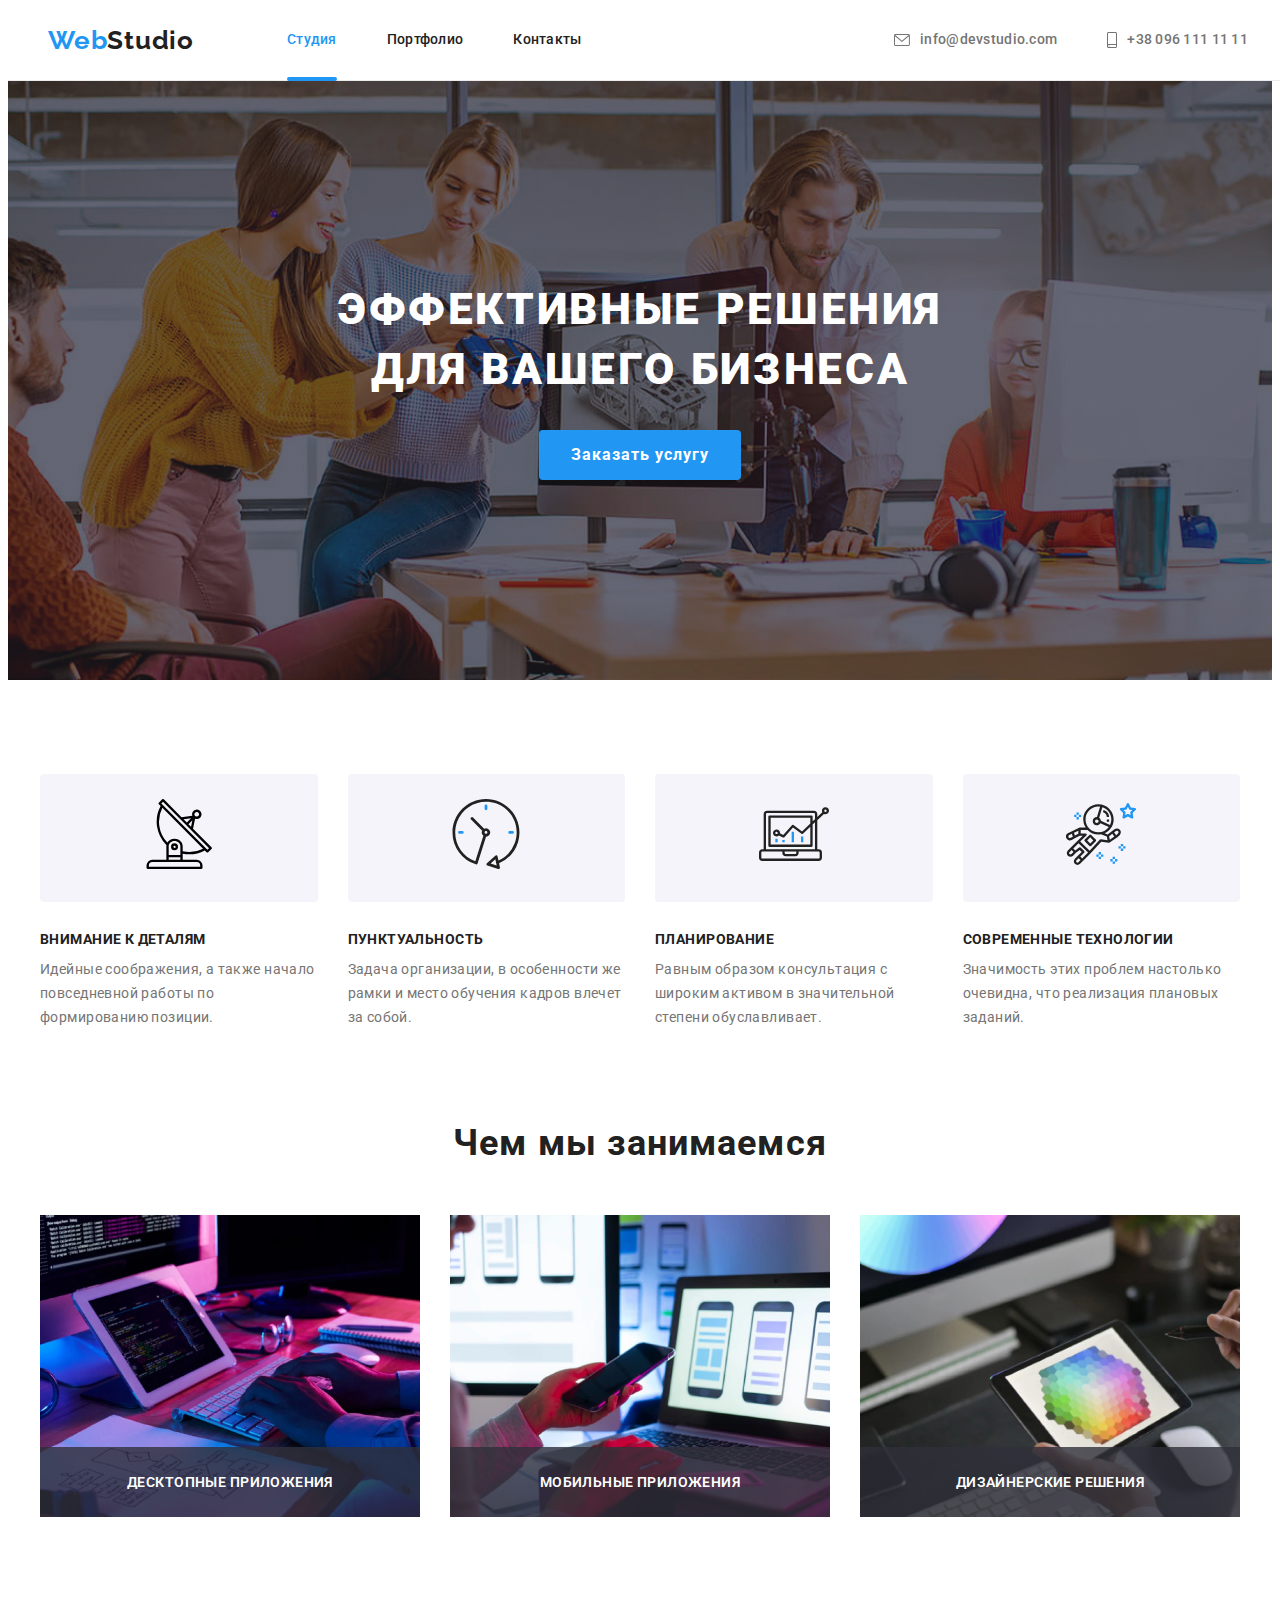
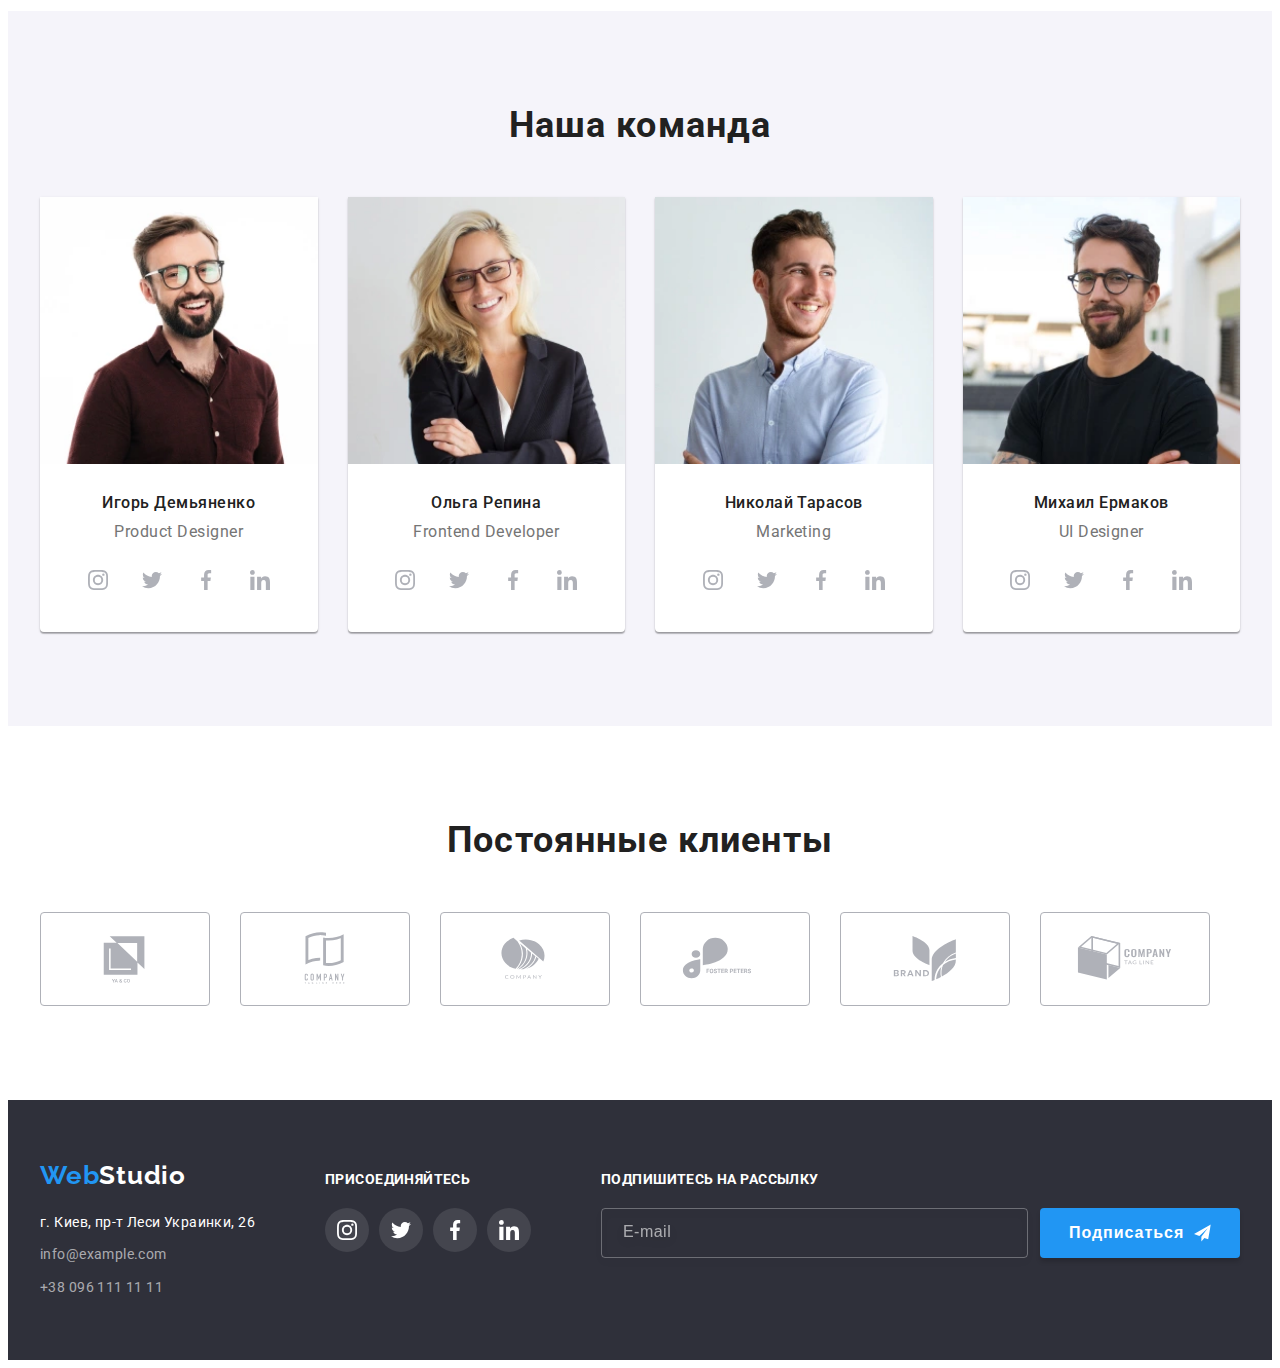
==== index.html @ b578c0c6 "Initial commit" ====
<!DOCTYPE html>
<html lang="en">

<head>
  <meta charset="UTF-8" />
  <meta http-equiv="X-UA-Compatible" content="IE=edge" />
  <meta name="viewport" content="width=device-width, initial-scale=1.0" />
  <title>WebStudio</title>
  <link rel="stylesheet" href="https://cdnjs.cloudflare.com/ajax/libs/modern-normalize/1.1.0/modern-normalize.min.css"
    integrity="sha512-wpPYUAdjBVSE4KJnH1VR1HeZfpl1ub8YT/NKx4PuQ5NmX2tKuGu6U/JRp5y+Y8XG2tV+wKQpNHVUX03MfMFn9Q=="
    crossorigin="anonymous" referrerpolicy="no-referrer" />
  <link rel="preconnect" href="https://fonts.googleapis.com" />
  <link rel="preconnect" href="https://fonts.gstatic.com" crossorigin />
  <link href="https://fonts.googleapis.com/css2?family=Raleway:wght@700&family=Roboto:wght@400;500;700;900&display=swap"
    rel="stylesheet" />
  <link rel="stylesheet" href="./css/main.min.css" />
</head>

<body>
  <header class="header ">
    <div class="container header__container">
      <a href="./index.html" class="logo header__logo"><span class="logo__txt logo__txt--accent">Web</span><span
          class="logo__txt">Studio</span></a>
      <button type="button" class="burger" aria-expanded="false" aria-controls="menu" data-menu-button>
        <svg class="icon burger__icon burger__icon--open" width="40" height="40">
          <use href="./images/icons.svg#burger-menu"></use>
        </svg>
        <svg class="icon burger__icon burger__icon--close" width="40" height="40">
          <use href="./images/icons.svg#close-menu"></use>
        </svg>
      </button>
      <div class="menu" id="menu" data-menu>
        <nav class="nav">
          <ul class="nav__list ">
            <li class="nav__item">
              <a href="./index.html" class="nav__link  nav__link--current">Студия</a>
            </li>
            <li class="nav__item">
              <a href="./portfolio.html" class="nav__link  ">Портфолио</a>
            </li>
            <li class="nav__item">
              <a href="" class="nav__link ">Контакты</a>
            </li>
          </ul>
        </nav>
        <ul class="contacts">
          <li class="contacts__item">
            <a href="mailto:info@devstudio.com" class="contacts__link">
              <svg class="icon contacts__icon" width="16" height="12">
                <use href="./images/icons.svg#icon-envelope"></use>
              </svg>
              info@devstudio.com
            </a>
          </li>
          <li class="contacts__item">
            <a href="tel:+380961111111" class="contacts__link">
              <svg class="icon contacts__icon" width="10" height="16">
                <use href="./images/icons.svg#icon-smartphone"></use>
              </svg>
              +38 096 111 11 11
            </a>
          </li>
        </ul>
        <ul class="social-links menu__social-links">
          <li class="social-links__item social-links__item--mobi-menu">
            <a href="" class="social-links__link social-links__link--mobi-menu" target="_blank"
              rel="noopener noreferrer" title="Соцмережа">
              <span class="social-txt">Instagram</span>
            </a>
          </li>
          <li class="social-links__item social-links__item--mobi-menu">
            <a href="" class="social-links__link social-links__link--mobi-menu" target="_blank"
              rel="noopener noreferrer" title="Соцмережа">
              <span class="social-txt">Twitter</span>
            </a>
          </li>
          <li class="social-links__item social-links__item--mobi-menu">
            <a href="" class="social-links__link social-links__link--mobi-menu" target="_blank"
              rel="noopener noreferrer" title="Соцмережа">
              <span class="social-txt">Facebook</span>
            </a>
          </li>
          <li class="social-links__item social-links__item--mobi-menu">
            <a href="" class="social-links__link social-links__link--mobi-menu" target="_blank"
              rel="noopener noreferrer" title="Соцмережа">
              <span class="social-txt">LinkedIn</span>
            </a>
          </li>
        </ul>
      </div>

    </div>
  </header>
  <main class="main">
    <section class="hero section--mt ">
      <div class="container hero__container">
        <h1 class="hero__title">
          Эффективные решения
          для вашего бизнеса
        </h1>
        <button type="button" class="button hero__btn" data-open-modal>Заказать услугу</button>
      </div>
    </section>
    <section class="section section--pb">
      <div class="container">
        <h2 class="visually-hidden">Особливості</h2>
        <ul class="features">
          <li class="features__item">
            <div class="features__icon">
              <svg class="icon" width="70" height="70">
                <use href="./images/icons.svg#icon-antenna"></use>
              </svg>
            </div>
            <h3 class="features__title">Внимание к деталям</h3>
            <p class="features__text">
              Идейные соображения, а также начало повседневной работы по формированию позиции.
            </p>
          </li>
          <li class="features__item">
            <div class="features__icon">
              <svg class="icon" width="70" height="70">
                <use href="./images/icons.svg#icon-clock"></use>
              </svg>
            </div>
            <h3 class="features__title">Пунктуальность</h3>
            <p class="features__text">
              Задача организации, в особенности же рамки и место обучения кадров влечет за собой.
            </p>
          </li>
          <li class="features__item">
            <div class="features__icon">
              <svg class="icon" width="70" height="70">
                <use href="./images/icons.svg#icon-diagram"></use>
              </svg>
            </div>
            <h3 class="features__title">Планирование</h3>
            <p class="features__text">
              Равным образом консультация с широким активом в значительной степени обуславливает.
            </p>
          </li>
          <li class="features__item">
            <div class="features__icon">
              <svg class="icon" width="70" height="70">
                <use href="./images/icons.svg#icon-astronaut"></use>
              </svg>
            </div>
            <h3 class="features__title">Современные технологии</h3>
            <p class="features__text">
              Значимость этих проблем настолько очевидна, что реализация плановых заданий.
            </p>
          </li>
        </ul>
      </div>
    </section>
    <section class="section section--dn">
      <div class="container">
        <h2 class="section__title section__title--mb">Чем мы занимаемся</h2>
        <ul class="our-works">
          <li class="our-works__item">
            <picture>
              <source
                srcset="./images/studio/our-works/our-works_1-370.webp 370w, ./images/studio/our-works/our-works_1-740.webp 740w"
                media="(min-width: 1200px)" sizes="(min-width: 1200px) 30vw" type="image/webp">
              <source
                srcset="./images/studio/our-works/our-works_1-370.jpg 370w, ./images/studio/our-works/our-works_1-740.jpg 740w"
                media="(min-width: 1200px)" sizes="(min-width: 1200px) 30vw" type="image/webp">
              <img class="our-works__photo" src="./images/studio/our-works/our-works_1-370.jpg" alt="Игорь Демьяненко">
            </picture>
            <p class="our-works__title">Десктопные приложения</p>
          </li>
          <li class="our-works__item">
            <picture>
              <source
                srcset="./images/studio/our-works/our-works_2-370.webp 370w, ./images/studio/our-works/our-works_2-740.webp 740w"
                media="(min-width: 1200px)" sizes="(min-width: 1200px) 30vw" type="image/webp">
              <source
                srcset="./images/studio/our-works/our-works_2-370.jpg 370w, ./images/studio/our-works/our-works_2-740.jpg 740w"
                media="(min-width: 1200px)" sizes="(min-width: 1200px) 30vw" type="image/webp">
              <img class="our-works__photo" src="./images/studio/our-works/our-works_2-370.jpg" alt="Игорь Демьяненко">
            </picture>
            <p class="our-works__title">Мобильные приложения</p>
          </li>
          <li class="our-works__item">
            <picture>
              <source
                srcset="./images/studio/our-works/our-works_3-370.webp 370w, ./images/studio/our-works/our-works_3-740.webp 740w"
                media="(min-width: 1200px)" sizes="(min-width: 1200px) 30vw" type="image/webp">
              <source
                srcset="./images/studio/our-works/our-works_3-370.jpg 370w, ./images/studio/our-works/our-works_3-740.jpg 740w"
                media="(min-width: 1200px)" sizes="(min-width: 1200px) 30vw" type="image/webp">
              <img class="our-works__photo" src="./images/studio/our-works/our-works_3-370.jpg" alt="Игорь Демьяненко">
            </picture>
            <p class="our-works__title">Дизайнерские решения</p>
          </li>
        </ul>
      </div>
    </section>
    <section class=" section section--bg">
      <div class="container">
        <h2 class="section__title section__title--mb">Наша команда</h2>
        <ul class="our-team ">
          <li class="our-team__item">
            <picture>
              <source srcset="./images/studio/team/team_1-270.webp 270w, ./images/studio/team/team_1-540.webp 540w"
                media="(min-width: 1200px)" sizes="(min-width: 1200px) 20vw" type="image/webp">
              <source srcset="./images/studio/team/team_1-354.webp 354w, ./images/studio/team/team_1-708.webp 708w"
                media="(min-width: 768px)  and (max-width: 1199px)" sizes="(min-width: 768px) 50vw" type="image/webp">
              <source srcset="./images/studio/team/team_1-450.webp 450w, ./images/studio/team/team_1-900.webp 900w"
                media="(max-width: 767px)" sizes="(max-width: 767px) 100vw" type="image/webp">

              <source srcset="./images/studio/team/team_1-270.jpg 270w, ./images/studio/team/team_1-540.jpg 540w"
                media="(min-width: 1200px)" sizes="(min-width: 1200px) 20vw">
              <source srcset="./images/studio/team/team_1-354.jpg 354w, ./images/studio/team/team_1-708.jpg 708w"
                media="(min-width: 768px)  and (max-width: 1199px)" sizes="(min-width: 768px) 50vw">
              <source srcset="./images/studio/team/team_1-450.jpg 450w, ./images/studio/team/team_1-900.jpg 900w"
                media="(max-width: 767px)" sizes="(max-width: 767px) 100vw">
              <img class="our-team__photo" src="./images/studio/team/team_1-270.jpg" alt="Игорь Демьяненко">
            </picture>

            <!-- <img class="our-team__photo" src="./images/studio/team-1.jpg" alt="Игорь Демьяненко" width="270"
              height="260" /> -->
            <div class="our-team__info">
              <h3 class="our-team__name">Игорь Демьяненко</h3>
              <p class="our-team__career">Product Designer</p>
              <ul class="social-links ">
                <li class="social-links__item">
                  <a href="" class="social-links__link" target="_blank" rel="noopener noreferrer" title="Соцмережа">
                    <svg class="icon social-item__icon" width="20" height="20">
                      <use href="./images/icons.svg#icon-instagram"></use>
                    </svg>
                  </a>
                </li>
                <li class="social-links__item">
                  <a href="" class="social-links__link" target="_blank" rel="noopener noreferrer" title="Соцмережа">
                    <svg class="icon social-item__icon" width="20" height="20">
                      <use href="./images/icons.svg#icon-twitter"></use>
                    </svg>
                  </a>
                </li>
                <li class="social-links__item">
                  <a href="" class="social-links__link" target="_blank" rel="noopener noreferrer" title="Соцмережа">
                    <svg class="icon social-item__icon" width="20" height="20">
                      <use href="./images/icons.svg#icon-facebook"></use>
                    </svg>
                  </a>
                </li>
                <li class="social-links__item">
                  <a href="" class="social-links__link" target="_blank" rel="noopener noreferrer" title="Соцмережа">
                    <svg class="icon social-item__icon" width="20" height="20">
                      <use href="./images/icons.svg#icon-linkedin"></use>
                    </svg>
                  </a>
                </li>
              </ul>
            </div>
          </li>
          <li class="our-team__item">
            <picture>
              <source srcset="./images/studio/team/team_2-270.webp 270w, ./images/studio/team/team_2-540.webp 540w"
                media="(min-width: 1200px)" sizes="(min-width: 1200px) 20vw" type="image/webp">
              <source srcset="./images/studio/team/team_2-354.webp 354w, ./images/studio/team/team_2-708.webp 708w"
                media="(min-width: 768px)  and (max-width: 1199px)" sizes="(min-width: 768px) 50vw" type="image/webp">
              <source srcset="./images/studio/team/team_2-450.webp 450w, ./images/studio/team/team_2-900.webp 900w"
                media="(max-width: 767px)" sizes="(max-width: 767px) 100vw" type="image/webp">

              <source srcset="./images/studio/team/team_2-270.jpg 270w, ./images/studio/team/team_2-540.jpg 540w"
                media="(min-width: 1200px)" sizes="(min-width: 1200px) 20vw">
              <source srcset="./images/studio/team/team_2-354.jpg 354w, ./images/studio/team/team_2-708.jpg 708w"
                media="(min-width: 768px)  and (max-width: 1199px)" sizes="(min-width: 768px) 50vw">
              <source srcset="./images/studio/team/team_2-450.jpg 450w, ./images/studio/team/team_2-900.jpg 900w"
                media="(max-width: 767px)" sizes="(max-width: 767px) 100vw">
              <img class="our-team__photo" src="./images/studio/team/team_2-270.jpg" alt="Игорь Демьяненко">
            </picture>
            <div class="our-team__info">
              <h3 class="our-team__name">Ольга Репина</h3>
              <p class="our-team__career">Frontend Developer</p>
              <ul class="social-links ">
                <li class="social-links__item">
                  <a href="" class="social-links__link" target="_blank" rel="noopener noreferrer" title="Соцмережа">
                    <svg class="icon social-item__icon" width="20" height="20">
                      <use href="./images/icons.svg#icon-instagram"></use>
                    </svg>
                  </a>
                </li>
                <li class="social-links__item">
                  <a href="" class="social-links__link" target="_blank" rel="noopener noreferrer" title="Соцмережа">
                    <svg class="icon social-item__icon" width="20" height="20">
                      <use href="./images/icons.svg#icon-twitter"></use>
                    </svg>
                  </a>
                </li>
                <li class="social-links__item">
                  <a href="" class="social-links__link" target="_blank" rel="noopener noreferrer" title="Соцмережа">
                    <svg class="icon social-item__icon" width="20" height="20">
                      <use href="./images/icons.svg#icon-facebook"></use>
                    </svg>
                  </a>
                </li>
                <li class="social-links__item">
                  <a href="" class="social-links__link" target="_blank" rel="noopener noreferrer" title="Соцмережа">
                    <svg class="icon social-item__icon" width="20" height="20">
                      <use href="./images/icons.svg#icon-linkedin"></use>
                    </svg>
                  </a>
                </li>
              </ul>
            </div>
          </li>
          <li class="our-team__item">
            <picture>
              <source srcset="./images/studio/team/team_3-270.webp 270w, ./images/studio/team/team_3-540.webp 540w"
                media="(min-width: 1200px)" sizes="(min-width: 1200px) 20vw" type="image/webp">
              <source srcset="./images/studio/team/team_3-354.webp 354w, ./images/studio/team/team_3-708.webp 708w"
                media="(min-width: 768px)  and (max-width: 1199px)" sizes="(min-width: 768px) 50vw" type="image/webp">
              <source srcset="./images/studio/team/team_3-450.webp 450w, ./images/studio/team/team_3-900.webp 900w"
                media="(max-width: 767px)" sizes="(max-width: 767px) 100vw" type="image/webp">

              <source srcset="./images/studio/team/team_3-270.jpg 270w, ./images/studio/team/team_3-540.jpg 540w"
                media="(min-width: 1200px)" sizes="(min-width: 1200px) 20vw">
              <source srcset="./images/studio/team/team_3-354.jpg 354w, ./images/studio/team/team_3-708.jpg 708w"
                media="(min-width: 768px)  and (max-width: 1199px)" sizes="(min-width: 768px) 50vw">
              <source srcset="./images/studio/team/team_3-450.jpg 450w, ./images/studio/team/team_3-900.jpg 900w"
                media="(max-width: 767px)" sizes="(max-width: 767px) 100vw">
              <img class="our-team__photo" src="./images/studio/team/team_3-270.jpg" alt="Игорь Демьяненко">
            </picture>
            <div class="our-team__info">
              <h3 class="our-team__name">Николай Тарасов</h3>
              <p class="our-team__career">Marketing</p>
              <ul class="social-links ">
                <li class="social-links__item">
                  <a href="" class="social-links__link" target="_blank" rel="noopener noreferrer" title="Соцмережа">
                    <svg class="icon social-item__icon" width="20" height="20">
                      <use href="./images/icons.svg#icon-instagram"></use>
                    </svg>
                  </a>
                </li>
                <li class="social-links__item">
                  <a href="" class="social-links__link" target="_blank" rel="noopener noreferrer" title="Соцмережа">
                    <svg class="icon social-item__icon" width="20" height="20">
                      <use href="./images/icons.svg#icon-twitter"></use>
                    </svg>
                  </a>
                </li>
                <li class="social-links__item">
                  <a href="" class="social-links__link" target="_blank" rel="noopener noreferrer" title="Соцмережа">
                    <svg class="icon social-item__icon" width="20" height="20">
                      <use href="./images/icons.svg#icon-facebook"></use>
                    </svg>
                  </a>
                </li>
                <li class="social-links__item">
                  <a href="" class="social-links__link" target="_blank" rel="noopener noreferrer" title="Соцмережа">
                    <svg class="icon social-item__icon" width="20" height="20">
                      <use href="./images/icons.svg#icon-linkedin"></use>
                    </svg>
                  </a>
                </li>
              </ul>
            </div>
          </li>
          <li class="our-team__item">
            <picture>
              <source srcset="./images/studio/team/team_4-270.webp 270w, ./images/studio/team/team_4-540.webp 540w"
                media="(min-width: 1200px)" sizes="(min-width: 1200px) 20vw" type="image/webp">
              <source srcset="./images/studio/team/team_4-354.webp 354w, ./images/studio/team/team_4-708.webp 708w"
                media="(min-width: 768px)  and (max-width: 1199px)" sizes="(min-width: 768px) 50vw" type="image/webp">
              <source srcset="./images/studio/team/team_4-450.webp 450w, ./images/studio/team/team_4-900.webp 900w"
                media="(max-width: 767px)" sizes="(max-width: 767px) 100vw" type="image/webp">

              <source srcset="./images/studio/team/team_4-270.jpg 270w, ./images/studio/team/team_4-540.jpg 540w"
                media="(min-width: 1200px)" sizes="(min-width: 1200px) 20vw">
              <source srcset="./images/studio/team/team_4-354.jpg 354w, ./images/studio/team/team_4-708.jpg 708w"
                media="(min-width: 768px)  and (max-width: 1199px)" sizes="(min-width: 768px) 50vw">
              <source srcset="./images/studio/team/team_4-450.jpg 450w, ./images/studio/team/team_4-900.jpg 900w"
                media="(max-width: 767px)" sizes="(max-width: 767px) 100vw">
              <img class="our-team__photo" src="./images/studio/team/team_4-270.jpg" alt="Игорь Демьяненко">
            </picture>
            <div class="our-team__info">
              <h3 class="our-team__name">Михаил Ермаков</h3>
              <p class="our-team__career">UI Designer</p>
              <ul class="social-links ">
                <li class="social-links__item">
                  <a href="" class="social-links__link" target="_blank" rel="noopener noreferrer" title="Соцмережа">
                    <svg class="icon social-item__icon" width="20" height="20">
                      <use href="./images/icons.svg#icon-instagram"></use>
                    </svg>
                  </a>
                </li>
                <li class="social-links__item">
                  <a href="" class="social-links__link" target="_blank" rel="noopener noreferrer" title="Соцмережа">
                    <svg class="icon social-item__icon" width="20" height="20">
                      <use href="./images/icons.svg#icon-twitter"></use>
                    </svg>
                  </a>
                </li>
                <li class="social-links__item">
                  <a href="" class="social-links__link" target="_blank" rel="noopener noreferrer" title="Соцмережа">
                    <svg class="icon social-item__icon" width="20" height="20">
                      <use href="./images/icons.svg#icon-facebook"></use>
                    </svg>
                  </a>
                </li>
                <li class="social-links__item">
                  <a href="" class="social-links__link" target="_blank" rel="noopener noreferrer" title="Соцмережа">
                    <svg class="icon social-item__icon" width="20" height="20">
                      <use href="./images/icons.svg#icon-linkedin"></use>
                    </svg>
                  </a>
                </li>
              </ul>
            </div>
          </li>
        </ul>
      </div>
    </section>
    <section class="section ">
      <div class="container">
        <h2 class="section__title section__title--mb">Постоянные клиенты</h2>
        <ul class="regular-customers">
          <li class="regular-customers__item">
            <a href="" class="regular-customers__link" target="_blank" rel="noopener noreferrer " title="Партнери">
              <svg class="icon regular-customers__icon" width="106" height="60">
                <use href="./images/icons.svg#icon-yanco"></use>
              </svg>
            </a>
          </li>
          <li class="regular-customers__item">
            <a href="" class="regular-customers__link" target="_blank" rel="noopener noreferrer " title="Партнери">
              <svg class="icon regular-customers__icon" width="106" height="60">
                <use href="./images/icons.svg#icon-compteglh"></use>
              </svg>
            </a>
          </li>
          <li class="regular-customers__item">
            <a href="" class="regular-customers__link" target="_blank" rel="noopener noreferrer " title="Партнери">
              <svg class="icon regular-customers__icon" width="106" height="60">
                <use href="./images/icons.svg#icon-cmpny"></use>
              </svg>
            </a>
          </li>
          <li class="regular-customers__item">
            <a href="" class="regular-customers__link" target="_blank" rel="noopener noreferrer " title="Партнери">
              <svg class="icon regular-customers__icon" width="106" height="60">
                <use href="./images/icons.svg#icon-fosterp"></use>
              </svg>
            </a>
          </li>
          <li class="regular-customers__item">
            <a href="" class="regular-customers__link" target="_blank" rel="noopener noreferrer " title="Партнери">
              <svg class="icon regular-customers__icon" width="106" height="60">
                <use href="./images/icons.svg#icon-brand"></use>
              </svg>
            </a>
          </li>
          <li class="regular-customers__item">
            <a href="" class="regular-customers__link" target="_blank" rel="noopener noreferrer " title="Партнери">
              <svg class="icon regular-customers__icon" width="106" height="60">
                <use href="./images/icons.svg#icon-compnyptl"></use>
              </svg>
            </a>
          </li>
        </ul>
      </div>
    </section>
  </main>
  <footer class="footer ">
    <div class="container footer__container">
      <div class="footer__item ">
        <a href="./index.html" class="logo footer__logo"><span class="logo__txt logo__txt--accent">Web</span><span
            class="logo__txt">Studio</span></a>
        <address class="address">
          <ul class="address__list ">
            <li class="address__item">
              <a href="https://goo.gl/maps/5Rym82ZNxhVtMqkc9" target="_blank" rel="noopener noreferrer "
                class="address__place ">
                г. Киев, пр-т Леси Украинки, 26
              </a>
            </li>
            <li class="address__item">
              <a href="mailto:info@example.com" class=" address__contact">info@example.com</a>
            </li>
            <li class="address__item">
              <a href="tel:++380961111111" class=" address__contact">+38 096 111 11 11</a>
            </li>
          </ul>
        </address>
      </div>
      <div class="footer__item ">
        <p class="footer__txt">присоединяйтесь</p>
        <ul class="social-links ">
          <li class="social-links__item footer-social-links__item">
            <a href="" class="social-links__link social-links__link--bg" target="_blank" rel="noopener noreferrer"
              title="Соцмережа">
              <svg class="icon social-item__icon" width="20" height="20">
                <use href="./images/icons.svg#icon-instagram"></use>
              </svg>
            </a>
          </li>
          <li class="social-links__item">
            <a href="" class="social-links__link social-links__link--bg" target="_blank" rel="noopener noreferrer"
              title="Соцмережа">
              <svg class="icon social-item__icon " width="20" height="20">
                <use href="./images/icons.svg#icon-twitter"></use>
              </svg>
            </a>
          </li>
          <li class="social-links__item">
            <a href="" class="social-links__link social-links__link--bg" target="_blank" rel="noopener noreferrer"
              title="Соцмережа">
              <svg class="icon social-item__icon " width="20" height="20">
                <use href="./images/icons.svg#icon-facebook"></use>
              </svg>
            </a>
          </li>
          <li class="social-links__item">
            <a href="" class="social-links__link social-links__link--bg" target="_blank" rel="noopener noreferrer"
              title="Соцмережа">
              <svg class="icon social-item__icon " width="20" height="20">
                <use href="./images/icons.svg#icon-linkedin"></use>
              </svg>
            </a>
          </li>
        </ul>
      </div>
      <form class="footer__item ">
        <p class="footer__txt ">Подпишитесь на рассылку</p>
        <div class="subscribe">
          <label class="subscribe__label">
            <input class="subscribe__input" type="email" name="email" placeholder=" E-mail" />
          </label>
          <button class="button subscribe__btn" type="submit">
            Подписаться
            <svg class="icon subscribe__icon" width="16" height="12">
              <use href="./images/icons.svg#icon-send"></use>
            </svg>
          </button>
        </div>
      </form>
    </div>
  </footer>

  <div class="backdrop is-hidden" data-backdrop>
    <div class="modal">
      <button class="modal__close" type="button" data-close-modal>
        <svg class="icon modal__icon" width="11" height="11">
          <use href="./images/icons.svg#close"></use>
        </svg>
      </button>
      <form class="form">
        <p class="form__title">
          Оставьте свои данные, мы вам перезвоним
        </p>
        <label class="form__label">
          <span class="form__text">Имя</span>
          <svg class="icon form__icon" width="18" height="18">
            <use href="./images/icons.svg#form-person"></use>
          </svg>
          <input type="text" class="form__input" name="username" required minlength="3" placeholder=" ">
        </label>

        <label class="form__label">
          <span class="form__text">Телефон</span>
          <svg class="icon form__icon" width="18" height="18">
            <use href="./images/icons.svg#form-phone"></use>
          </svg>
          <input type="tel" class="form__input" name="tel" required placeholder=" ">
        </label>

        <label class="form__label">
          <span class="form__text">Почта</span>
          <svg class="icon form__icon" width="18" height="18">
            <use href="./images/icons.svg#form-email"></use>
          </svg>
          <input type="email" class="form__input" name="mail" required placeholder=" ">
        </label>

        <label class="form__label form__label--textarea">
          <span class="form__text">Комментарий</span>
          <textarea class="form__input form__input--textarea" name="feedback" rows="5"
            placeholder="Введите текст"></textarea>
        </label>

        <label class="form__label  form__label--checkbox">
          <input class="visually-hidden form__checkbox" type="checkbox" name="unsubscribe" value="true" />
          <span class="checkbox">
            <svg class="icon checkbox__icon" width="16" height="15">
              <use href="./images/icons.svg#check"></use>
            </svg>
          </span>
          <span class="checkbox__txt"> Соглашаюсь с рассылкой и принимаю <a href="" class="form__link"> Условия
              договора</a></span>
        </label>

        <button type="submit" class=" button submit">Отправить</button>
      </form>
    </div>
  </div>

  <script src="./js/menu.js"></script>
  <script src="./js/modal.js"></script>
</body>

</html>
---- css/main.min.css ----
.visually-hidden{position:absolute;width:1px;height:1px;margin:-1px;border:0;padding:0;white-space:nowrap;-webkit-clip-path:inset(100%);clip-path:inset(100%);clip:rect(0 0 0 0);overflow:hidden}body{font-family:'Roboto', sans-serif;font-size:14px;line-height:1.71;letter-spacing:0.03em;color:#757575;background-color:#fff}body.lock-form{overflow:hidden}@media screen and (max-width: 767px){body.lock-menu{overflow:hidden}}h1,h2,h3,h4,h5,h6,p{margin-top:0;margin-bottom:0}img{display:block;max-width:100%;height:auto}ul{list-style:none;margin:0;padding:0}a{display:block;text-decoration:none;-webkit-transition:color 250ms cubic-bezier(0.4, 0, 0.2, 1);transition:color 250ms cubic-bezier(0.4, 0, 0.2, 1)}a:hover,a:focus{color:#2196F3}.container{max-width:480px;padding-left:15px;padding-right:15px;margin:0 auto}@media screen and (min-width: 768px){.container{max-width:768px}}@media screen and (min-width: 1200px){.container{max-width:1200px}}.section{padding-top:60px;padding-bottom:60px}.section--bg{background-color:#F5F4FA}.section--mt{margin-top:60px}@media screen and (min-width: 768px){.section--mt{margin-top:80px}}.section--dn{display:none}@media screen and (min-width: 1200px){.section--dn{display:block}}@media screen and (min-width: 1200px){.section{padding-top:94px;padding-bottom:94px}.section--pb{padding-bottom:0}}.section__title{font-weight:700;font-size:28px;line-height:1.18;letter-spacing:0.03em;text-align:center;color:#212121}.section__title--mb{margin-bottom:30px}@media screen and (min-width: 768px){.section__title--mb{margin-bottom:30px}}@media screen and (min-width: 1200px){.section__title--mb{margin-bottom:50px}}@media screen and (min-width: 1200px){.section__title{font-size:36px;line-height:1.16;letter-spacing:0.03em}}.form{display:-webkit-box;display:-ms-flexbox;display:flex;-webkit-box-orient:vertical;-webkit-box-direction:normal;-ms-flex-direction:column;flex-direction:column;-webkit-box-align:center;-ms-flex-align:center;align-items:center;-webkit-user-select:none;-moz-user-select:none;-ms-user-select:none;user-select:none}.form__title{margin-bottom:12px;font-weight:700;font-size:20px;line-height:1.15;letter-spacing:0.03em;text-align:center;color:#212121}.form__label{position:relative;display:-webkit-box;display:-ms-flexbox;display:flex;-webkit-box-orient:vertical;-webkit-box-direction:normal;-ms-flex-direction:column;flex-direction:column;width:100%;margin-bottom:10px}.form__label:focus-within .form__input{border-color:#2196F3}.form__label:focus-within .form__icon{color:#2196F3}@media screen and (max-width: 1199px){.form__label{font-size:12px}}.form__text{margin-bottom:4px;font-weight:400;font-size:12px;line-height:1.16;letter-spacing:0.01em}.form__icon{position:absolute;left:12px;top:50%;fill:currentColor;color:#212121;-webkit-transition:color 250ms cubic-bezier(0.4, 0, 0.2, 1);transition:color 250ms cubic-bezier(0.4, 0, 0.2, 1)}.form__input{height:40px;padding-top:12px;padding-bottom:12px;padding-left:42px;border:1px solid rgba(33,33,33,0.2);-webkit-box-sizing:border-box;box-sizing:border-box;border-radius:4px;outline:#2196F3;-webkit-transition:border-color 250ms cubic-bezier(0.4, 0, 0.2, 1);transition:border-color 250ms cubic-bezier(0.4, 0, 0.2, 1)}.form__input--textarea{height:120px;resize:none;padding:12px 16px}.form__input--textarea::-webkit-input-placeholder{font-weight:400;font-size:14px;line-height:1.14;letter-spacing:0.01em;color:rgba(117,117,117,0.5)}.form__input--textarea:-ms-input-placeholder{font-weight:400;font-size:14px;line-height:1.14;letter-spacing:0.01em;color:rgba(117,117,117,0.5)}.form__input--textarea::-ms-input-placeholder{font-weight:400;font-size:14px;line-height:1.14;letter-spacing:0.01em;color:rgba(117,117,117,0.5)}.form__input--textarea::placeholder{font-weight:400;font-size:14px;line-height:1.14;letter-spacing:0.01em;color:rgba(117,117,117,0.5)}.form__label--textarea{margin-bottom:20px}.form__label--checkbox{display:-webkit-box;display:-ms-flexbox;display:flex;-webkit-box-orient:horizontal;-webkit-box-direction:normal;-ms-flex-direction:row;flex-direction:row;-webkit-box-pack:center;-ms-flex-pack:center;justify-content:center;-webkit-box-align:center;-ms-flex-align:center;align-items:center;margin-bottom:30px}.form__link{display:inline-block;color:#2196F3;text-decoration:underline}.checkbox{position:relative;width:16px;height:15px;margin-right:7px;border:2px solid;border-color:#212121;border-radius:2px;-webkit-transition:background-color 250ms cubic-bezier(0.4, 0, 0.2, 1),visibility 250ms cubic-bezier(0.4, 0, 0.2, 1),opacity 250ms cubic-bezier(0.4, 0, 0.2, 1);transition:background-color 250ms cubic-bezier(0.4, 0, 0.2, 1),visibility 250ms cubic-bezier(0.4, 0, 0.2, 1),opacity 250ms cubic-bezier(0.4, 0, 0.2, 1)}.form__checkbox:checked ~ .checkbox{border-color:transparent}.checkbox__icon{visibility:hidden;opacity:0;position:absolute;top:-2px;left:-2px;-webkit-transition:background-color 250ms cubic-bezier(0.4, 0, 0.2, 1),visibility 250ms cubic-bezier(0.4, 0, 0.2, 1),opacity 250ms cubic-bezier(0.4, 0, 0.2, 1);transition:background-color 250ms cubic-bezier(0.4, 0, 0.2, 1),visibility 250ms cubic-bezier(0.4, 0, 0.2, 1),opacity 250ms cubic-bezier(0.4, 0, 0.2, 1)}.form__checkbox:checked ~ .checkbox .checkbox__icon{visibility:visible;opacity:1}.checkbox__txt{-webkit-box-flex:1;-ms-flex-positive:1;flex-grow:1}.submit{height:50px;width:200px;display:-webkit-box;display:-ms-flexbox;display:flex;-webkit-box-pack:center;-ms-flex-pack:center;justify-content:center;-webkit-box-align:center;-ms-flex-align:center;align-items:center;font-weight:700;font-size:16px;line-height:1.88;letter-spacing:0.06em}.backdrop{position:fixed;top:0;left:0;width:100%;height:100%;background-color:rgba(0,0,0,0.2);-webkit-transition:visibility 250ms cubic-bezier(0.4, 0, 0.2, 1),opacity 250ms cubic-bezier(0.4, 0, 0.2, 1),all 250ms cubic-bezier(0.4, 0, 0.2, 1);transition:visibility 250ms cubic-bezier(0.4, 0, 0.2, 1),opacity 250ms cubic-bezier(0.4, 0, 0.2, 1),all 250ms cubic-bezier(0.4, 0, 0.2, 1);z-index:998}.backdrop.is-hidden{visibility:hidden;opacity:0;pointer-events:none}@media screen and (max-height: 620px){.backdrop{overflow:auto}}.modal{position:absolute;top:50%;left:50%;max-width:450px;padding:40px;background-color:#fff;-webkit-box-shadow:0px 1px 3px rgba(0,0,0,0.12),0px 1px 1px rgba(0,0,0,0.14),0px 2px 1px rgba(0,0,0,0.2);box-shadow:0px 1px 3px rgba(0,0,0,0.12),0px 1px 1px rgba(0,0,0,0.14),0px 2px 1px rgba(0,0,0,0.2);border-radius:4px;-webkit-transform:translate(-50%, -50%) scale(1);transform:translate(-50%, -50%) scale(1);-webkit-transition:-webkit-transform 250ms cubic-bezier(0.4, 0, 0.2, 1);transition:-webkit-transform 250ms cubic-bezier(0.4, 0, 0.2, 1);transition:transform 250ms cubic-bezier(0.4, 0, 0.2, 1);transition:transform 250ms cubic-bezier(0.4, 0, 0.2, 1), -webkit-transform 250ms cubic-bezier(0.4, 0, 0.2, 1)}.backdrop.is-hidden .modal{-webkit-transform:translate(-50%, -50%) scale(1.15);transform:translate(-50%, -50%) scale(1.15)}@media screen and (max-height: 620px){.modal{-webkit-transform:translate(-50%, -25%) scale(1);transform:translate(-50%, -25%) scale(1)}}@media screen and (max-width: 767px){.modal{width:calc(100% - 15px)}}@media screen and (min-width: 768px){.modal{width:100%}}@media screen and (min-width: 1200px){.modal{max-width:528px}}.modal__close{position:absolute;right:8px;top:8px;display:-webkit-box;display:-ms-flexbox;display:flex;-webkit-box-pack:center;-ms-flex-pack:center;justify-content:center;-webkit-box-align:center;-ms-flex-align:center;align-items:center;width:30px;height:30px;cursor:pointer;border-radius:50%;background-color:#fff;border:1px solid rgba(0,0,0,0.1);-webkit-transition:color 250ms cubic-bezier(0.4, 0, 0.2, 1);transition:color 250ms cubic-bezier(0.4, 0, 0.2, 1)}.modal__close:hover,.modal__close:focus{color:#2196F3}.modal__icon{fill:currentColor}.button{color:#fff;background-color:#2196F3;border:none;-webkit-box-shadow:0px 4px 4px rgba(0,0,0,0.15);box-shadow:0px 4px 4px rgba(0,0,0,0.15);border-radius:4px;cursor:pointer;-webkit-transition:background-color 250ms cubic-bezier(0.4, 0, 0.2, 1);transition:background-color 250ms cubic-bezier(0.4, 0, 0.2, 1)}.button:hover,.button:focus{background-color:#188CE8}.header{position:fixed;top:0;width:100%;height:60px;z-index:1;border-bottom:1px solid #ECECEC;background:#fff}.header__container{height:100%;display:-webkit-box;display:-ms-flexbox;display:flex;-webkit-box-align:center;-ms-flex-align:center;align-items:center}@media screen and (max-width: 767px){.header__container{-webkit-box-pack:justify;-ms-flex-pack:justify;justify-content:space-between}}@media screen and (min-width: 768px){.header{height:80px}}.header__logo{color:#212121}@media screen and (min-width: 768px){.header__logo{margin-right:88px}}@media screen and (min-width: 1200px){.header__logo{margin-right:93px}}.logo{font-family:'Raleway', sans-serif;font-weight:700;font-size:24px;line-height:1.16;letter-spacing:0.03em;text-decoration:none}.logo:hover{color:#212121}.logo__txt--accent{color:#2196F3}@media screen and (min-width: 1200px){.logo{font-size:26px;line-height:1.19}}.nav{font-weight:500;line-height:1.14;letter-spacing:0.02em}@media screen and (max-width: 767px){.nav{-webkit-box-flex:1;-ms-flex-positive:1;flex-grow:1}}.nav__list{display:-webkit-box;display:-ms-flexbox;display:flex}@media screen and (max-width: 767px){.nav__list{-webkit-box-orient:vertical;-webkit-box-direction:normal;-ms-flex-direction:column;flex-direction:column;-webkit-box-align:start;-ms-flex-align:start;align-items:flex-start}}@media screen and (max-width: 767px){.nav__item{margin-bottom:32px}}@media screen and (min-width: 768px){.nav__item:not(:last-child){margin-right:50px}}.nav__link{padding:0 0 5px 0;color:#212121}.nav__link--current{color:#2196F3;position:relative}.nav__link--current::after{content:'';position:absolute;left:0;bottom:-1px;width:100%;height:4px;border-radius:2px;background-color:#2196F3}@media screen and (max-width: 767px){.nav__link{font-weight:500;font-size:40px;line-height:1.17;text-align:center;letter-spacing:0.02em}}@media screen and (min-width: 768px){.nav__link{padding:32px 0}}.contacts{display:-webkit-box;display:-ms-flexbox;display:flex;font-weight:500;line-height:1.14;letter-spacing:0.02em}@media screen and (max-width: 767px){.contacts{-webkit-box-orient:vertical;-webkit-box-direction:normal;-ms-flex-direction:column;flex-direction:column;margin-bottom:64px}}@media screen and (min-width: 768px){.contacts{margin-left:auto}}@media screen and (min-width: 768px) and (max-width: 1199px){.contacts{-webkit-box-orient:vertical;-webkit-box-direction:normal;-ms-flex-direction:column;flex-direction:column;-webkit-box-pack:center;-ms-flex-pack:center;justify-content:center}}@media screen and (max-width: 767px){.contacts__item{font-weight:500}.contacts__item:first-child{-webkit-box-ordinal-group:2;-ms-flex-order:1;order:1;font-size:24px;line-height:28px;letter-spacing:0.02em}.contacts__item:last-child{color:#2196F3;margin-bottom:32px;font-size:34px;line-height:1.18;letter-spacing:0.02em}}@media screen and (min-width: 768px) and (max-width: 1199px){.contacts__item:not(:last-child){margin-bottom:10px}}@media screen and (min-width: 1200px){.contacts__item:not(:last-child){margin-right:50px}}.contacts__link{color:#757575;display:-webkit-box;display:-ms-flexbox;display:flex;-webkit-box-align:center;-ms-flex-align:center;align-items:center}@media screen and (max-width: 767px){.contacts__link{color:inherit}}@media screen and (min-width: 1200px){.contacts__link{padding:32px 0}}.contacts__icon{margin-right:10px;fill:currentColor}@media screen and (max-width: 767px){.contacts__icon{display:none}}.burger{width:40px;height:40px;display:-webkit-box;display:-ms-flexbox;display:flex;-webkit-box-pack:center;-ms-flex-pack:center;justify-content:center;-webkit-box-align:center;-ms-flex-align:center;align-items:center;z-index:3;color:#212121;border:none;background:none}.burger.active{position:absolute;right:15px}@media screen and (min-width: 768px){.burger{display:none}}.burger__icon{width:40px;fill:currentColor;-webkit-transition:color 250ms cubic-bezier(0.4, 0, 0.2, 1),opacity 250ms cubic-bezier(0.4, 0, 0.2, 1),overflow 250ms cubic-bezier(0.4, 0, 0.2, 1),-webkit-transform 250ms cubic-bezier(0.4, 0, 0.2, 1);transition:color 250ms cubic-bezier(0.4, 0, 0.2, 1),opacity 250ms cubic-bezier(0.4, 0, 0.2, 1),overflow 250ms cubic-bezier(0.4, 0, 0.2, 1),-webkit-transform 250ms cubic-bezier(0.4, 0, 0.2, 1);transition:color 250ms cubic-bezier(0.4, 0, 0.2, 1),transform 250ms cubic-bezier(0.4, 0, 0.2, 1),opacity 250ms cubic-bezier(0.4, 0, 0.2, 1),overflow 250ms cubic-bezier(0.4, 0, 0.2, 1);transition:color 250ms cubic-bezier(0.4, 0, 0.2, 1),transform 250ms cubic-bezier(0.4, 0, 0.2, 1),opacity 250ms cubic-bezier(0.4, 0, 0.2, 1),overflow 250ms cubic-bezier(0.4, 0, 0.2, 1),-webkit-transform 250ms cubic-bezier(0.4, 0, 0.2, 1)}.burger:active .burger__icon{color:#2196F3}.burger__icon--open{opacity:1;overflow:visible;-webkit-transform:scaleX(1);transform:scaleX(1)}.burger.active .burger__icon--open{opacity:0;overflow:hidden;-webkit-transform:scaleX(0);transform:scaleX(0)}.burger__icon--close{opacity:0;overflow:hidden;-webkit-transform:rotateZ(180deg) scaleX(0);transform:rotateZ(180deg) scaleX(0)}.burger.active .burger__icon--close{opacity:1;overflow:visible;-webkit-transform:rotateZ(0deg) scaleX(1);transform:rotateZ(0deg) scaleX(1)}@media screen and (max-width: 767px){.menu{position:absolute;top:0;left:0;width:100vw;height:100vh;display:-webkit-box;display:-ms-flexbox;display:flex;-webkit-box-orient:vertical;-webkit-box-direction:normal;-ms-flex-direction:column;flex-direction:column;-webkit-box-pack:end;-ms-flex-pack:end;justify-content:end;padding:48px 40px;background-color:#fff;z-index:2;opacity:0;overflow:hidden;-webkit-transform:translateY(-100%);transform:translateY(-100%);-webkit-transition:color 250ms cubic-bezier(0.4, 0, 0.2, 1),opacity 250ms cubic-bezier(0.4, 0, 0.2, 1),overflow 250ms cubic-bezier(0.4, 0, 0.2, 1),background-color 550ms cubic-bezier(0.4, 0, 0.2, 1),-webkit-transform 250ms cubic-bezier(0.4, 0, 0.2, 1);transition:color 250ms cubic-bezier(0.4, 0, 0.2, 1),opacity 250ms cubic-bezier(0.4, 0, 0.2, 1),overflow 250ms cubic-bezier(0.4, 0, 0.2, 1),background-color 550ms cubic-bezier(0.4, 0, 0.2, 1),-webkit-transform 250ms cubic-bezier(0.4, 0, 0.2, 1);transition:color 250ms cubic-bezier(0.4, 0, 0.2, 1),transform 250ms cubic-bezier(0.4, 0, 0.2, 1),opacity 250ms cubic-bezier(0.4, 0, 0.2, 1),overflow 250ms cubic-bezier(0.4, 0, 0.2, 1),background-color 550ms cubic-bezier(0.4, 0, 0.2, 1);transition:color 250ms cubic-bezier(0.4, 0, 0.2, 1),transform 250ms cubic-bezier(0.4, 0, 0.2, 1),opacity 250ms cubic-bezier(0.4, 0, 0.2, 1),overflow 250ms cubic-bezier(0.4, 0, 0.2, 1),background-color 550ms cubic-bezier(0.4, 0, 0.2, 1),-webkit-transform 250ms cubic-bezier(0.4, 0, 0.2, 1)}.menu.is-open{-webkit-transform:translateX(0);transform:translateX(0);opacity:1;overflow:visible}}@media screen and (min-width: 768px){.menu{display:-webkit-box;display:-ms-flexbox;display:flex;-webkit-box-flex:1;-ms-flex-positive:1;flex-grow:1;-webkit-box-align:center;-ms-flex-align:center;align-items:center}}.hero{max-width:1600px;margin-left:auto;margin-right:auto;padding-top:118px;padding-bottom:118px;background-color:#C4C4C4;background-image:-webkit-gradient(linear, left top, right top, from(rgba(47,48,58,0.4)), to(rgba(47,48,58,0.4)));background-image:linear-gradient(to right, rgba(47,48,58,0.4), rgba(47,48,58,0.4));background-repeat:no-repeat;background-position:center;background-size:cover}.hero__container{display:-webkit-box;display:-ms-flexbox;display:flex;-webkit-box-orient:vertical;-webkit-box-direction:normal;-ms-flex-direction:column;flex-direction:column;-webkit-box-pack:center;-ms-flex-pack:center;justify-content:center;-webkit-box-align:center;-ms-flex-align:center;align-items:center}@media screen and (max-width: 767px){.hero{background-image:-webkit-gradient(linear, left top, right top, from(rgba(47,48,58,0.4)), to(rgba(47,48,58,0.4))),url("../images/studio/hero-bg/hero-mb.jpg");background-image:linear-gradient(to right, rgba(47,48,58,0.4), rgba(47,48,58,0.4)),url("../images/studio/hero-bg/hero-mb.jpg")}}@media screen and (max-width: 767px) and (-webkit-min-device-pixel-ratio: 2), screen and (max-width: 767px) and (min-resolution: 192dpi), screen and (max-width: 767px) and (min-resolution: 2dppx), screen and (max-width: 767px) and (min-device-pixel-ratio: 2){.hero{background-image:-webkit-gradient(linear, left top, right top, from(rgba(47,48,58,0.4)), to(rgba(47,48,58,0.4))),url("../images/studio/hero-bg/hero-mb@2x.jpg");background-image:linear-gradient(to right, rgba(47,48,58,0.4), rgba(47,48,58,0.4)),url("../images/studio/hero-bg/hero-mb@2x.jpg")}}@media screen and (min-width: 768px) and (max-width: 1199px){.hero{background-image:-webkit-gradient(linear, left top, right top, from(rgba(47,48,58,0.4)), to(rgba(47,48,58,0.4))),url("../images/studio/hero-bg/hero-tb.jpg");background-image:linear-gradient(to right, rgba(47,48,58,0.4), rgba(47,48,58,0.4)),url("../images/studio/hero-bg/hero-tb.jpg")}}@media screen and (min-width: 768px) and (max-width: 1199px) and (-webkit-min-device-pixel-ratio: 2), screen and (min-width: 768px) and (max-width: 1199px) and (min-resolution: 192dpi), screen and (min-width: 768px) and (max-width: 1199px) and (min-resolution: 2dppx), screen and (min-width: 768px) and (max-width: 1199px) and (min-device-pixel-ratio: 2){.hero{background-image:-webkit-gradient(linear, left top, right top, from(rgba(47,48,58,0.4)), to(rgba(47,48,58,0.4))),url("../images/studio/hero-bg/hero-tb@2x.jpg");background-image:linear-gradient(to right, rgba(47,48,58,0.4), rgba(47,48,58,0.4)),url("../images/studio/hero-bg/hero-tb@2x.jpg")}}@media screen and (min-width: 1200px){.hero{margin-top:80px;padding-top:200px;padding-bottom:200px;background-image:-webkit-gradient(linear, left top, right top, from(rgba(47,48,58,0.4)), to(rgba(47,48,58,0.4))),url("../images/studio/hero-bg/hero-pc.jpg");background-image:linear-gradient(to right, rgba(47,48,58,0.4), rgba(47,48,58,0.4)),url("../images/studio/hero-bg/hero-pc.jpg")}}@media screen and (min-width: 1200px) and (-webkit-min-device-pixel-ratio: 2), screen and (min-width: 1200px) and (min-resolution: 192dpi), screen and (min-width: 1200px) and (min-resolution: 2dppx), screen and (min-width: 1200px) and (min-device-pixel-ratio: 2){.hero{background-image:-webkit-gradient(linear, left top, right top, from(rgba(47,48,58,0.4)), to(rgba(47,48,58,0.4))),url("../images/studio/hero-bg/hero-pc@2x.jpg");background-image:linear-gradient(to right, rgba(47,48,58,0.4), rgba(47,48,58,0.4)),url("../images/studio/hero-bg/hero-pc@2x.jpg")}}.hero__title{max-width:360px;margin-bottom:30px;font-weight:900;font-size:26px;line-height:1.62;letter-spacing:0.06em;text-transform:uppercase;color:#fff;text-align:center}@media screen and (min-width: 1200px){.hero__title{max-width:696px;font-size:44px;line-height:1.36}}.hero__btn{padding:10px 32px;font-family:'Roboto', sans-serif;font-weight:700;font-size:16px;line-height:1.88;letter-spacing:0.06em}@media screen and (min-width: 768px){.features{display:-webkit-box;display:-ms-flexbox;display:flex}}@media screen and (max-width: 1199px){.features{-ms-flex-wrap:wrap;flex-wrap:wrap;-webkit-box-pack:justify;-ms-flex-pack:justify;justify-content:space-between}}@media screen and (max-width: 767px){.features__item:not(:last-child){margin-bottom:30px}}@media screen and (min-width: 768px) and (max-width: 1199px){.features__item{width:calc((100% - 30px) / 2)}.features__item:not(:nth-last-child(-n+2)){margin-bottom:30px}}@media screen and (min-width: 1200px){.features__item{-ms-flex-preferred-size:calc((100% - 90px) / 4);flex-basis:calc((100% - 90px) / 4)}.features__item:not(:last-child){margin-right:30px}}.features__icon{padding:25px 0;margin-bottom:30px;text-align:center;background:#F5F4FA;border-radius:4px}.features__title{margin-bottom:10px;font-size:inherit;line-height:1.14;text-transform:uppercase;text-align:center;color:#212121}@media screen and (min-width: 1200px){.features__title{text-align:left}}.our-works{display:-webkit-box;display:-ms-flexbox;display:flex}.our-works__item{width:calc((100% - 60px) / 3);position:relative}.our-works__item:not(:last-child){margin-right:30px}.our-works__title{position:absolute;bottom:0;width:100%;height:70px;display:-webkit-box;display:-ms-flexbox;display:flex;-webkit-box-pack:center;-ms-flex-pack:center;justify-content:center;-webkit-box-align:center;-ms-flex-align:center;align-items:center;font-style:normal;font-weight:600;line-height:1.18;letter-spacing:0.03em;text-transform:uppercase;color:#fff;background-color:rgba(47,48,58,0.8)}.social-links{display:-webkit-box;display:-ms-flexbox;display:flex;-webkit-box-pack:center;-ms-flex-pack:center;justify-content:center}.menu__social-links{-ms-flex-item-align:start;align-self:flex-start}@media screen and (min-width: 768px){.menu__social-links{display:none}}.social-links__item:not(:last-child){margin-right:10px}@media screen and (max-width: 767px){.social-links__item--mobi-menu:not(:last-child){padding-right:10px;border-right:1px solid rgba(33,33,33,0.2)}}.social-links__link{display:-webkit-box;display:-ms-flexbox;display:flex;-webkit-box-pack:center;-ms-flex-pack:center;justify-content:center;-webkit-box-align:center;-ms-flex-align:center;align-items:center;width:44px;height:44px;color:#AFB1B8;border-radius:50%;-webkit-transition:color 250ms cubic-bezier(0.4, 0, 0.2, 1),background-color 250ms cubic-bezier(0.4, 0, 0.2, 1);transition:color 250ms cubic-bezier(0.4, 0, 0.2, 1),background-color 250ms cubic-bezier(0.4, 0, 0.2, 1)}.social-links__link:hover,.social-links__link:focus{color:#fff;background-color:#2196F3}@media screen and (max-width: 767px){.social-links__link--mobi-menu{width:auto;height:auto}.social-links__link--mobi-menu:hover,.social-links__link--mobi-menu:focus{background-color:currentColor;border-radius:0}}.social-links__link--bg{background:rgba(255,255,255,0.1);color:#fff}.social-item__icon{fill:currentColor}.social-txt{font-weight:500;font-size:18px;line-height:1.22;letter-spacing:0.02em;color:#2196F3}@media screen and (min-width: 768px){.our-team{display:-webkit-box;display:-ms-flexbox;display:flex}}@media screen and (max-width: 1199px){.our-team{-ms-flex-wrap:wrap;flex-wrap:wrap;-webkit-box-pack:justify;-ms-flex-pack:justify;justify-content:space-between}}.our-team__item{text-align:center;-webkit-box-shadow:0px 1px 3px rgba(0,0,0,0.12),0px 1px 1px rgba(0,0,0,0.14),0px 2px 1px rgba(0,0,0,0.2);box-shadow:0px 1px 3px rgba(0,0,0,0.12),0px 1px 1px rgba(0,0,0,0.14),0px 2px 1px rgba(0,0,0,0.2);border-radius:0px 0px 4px 4px;background-color:#fff}@media screen and (max-width: 767px){.our-team__item:not(:last-child){margin-bottom:30px}}@media screen and (min-width: 768px) and (max-width: 1199px){.our-team__item{-ms-flex-preferred-size:354px;flex-basis:354px}.our-team__item:not(:nth-last-child(-n+2)){margin-bottom:30px}}@media screen and (min-width: 1200px){.our-team__item{width:calc((100% - 90px) / 4)}.our-team__item:not(:last-child){margin-right:30px}}.our-team__photo{width:100%}.our-team__info{padding:30px 0}.our-team__name{margin-bottom:10px;font-size:16px;line-height:1.18;letter-spacing:0.03em;font-weight:500;color:#212121}.our-team__career{margin-bottom:16px;font-size:16px;line-height:1.18;letter-spacing:0.03em}.regular-customers{display:-webkit-box;display:-ms-flexbox;display:flex}@media screen and (max-width: 1199px){.regular-customers{-ms-flex-wrap:wrap;flex-wrap:wrap;-webkit-box-pack:justify;-ms-flex-pack:justify;justify-content:space-between}}@media screen and (max-width: 767px){.regular-customers__item{width:calc((100% - 30px) / 2)}.regular-customers__item:not(:nth-last-child(-n+2)){margin-bottom:30px}}@media screen and (min-width: 768px) and (max-width: 1199px){.regular-customers__item{-ms-flex-preferred-size:226px;flex-basis:226px}.regular-customers__item:not(:nth-last-child(-n+3)){margin-bottom:30px}}@media screen and (min-width: 1200px){.regular-customers__item{-ms-flex-preferred-size:170px;flex-basis:170px}.regular-customers__item:not(:last-child){margin-right:30px}}.regular-customers__link{display:-webkit-box;display:-ms-flexbox;display:flex;-webkit-box-pack:center;-ms-flex-pack:center;justify-content:center;-webkit-box-align:center;-ms-flex-align:center;align-items:center;height:92px;color:#AFB1B8;border:1px solid #AFB1B8;border-radius:4px;-webkit-transition:border-color 250ms cubic-bezier(0.4, 0, 0.2, 1),color 250ms cubic-bezier(0.4, 0, 0.2, 1);transition:border-color 250ms cubic-bezier(0.4, 0, 0.2, 1),color 250ms cubic-bezier(0.4, 0, 0.2, 1)}.regular-customers__link:hover,.regular-customers__link:focus{color:#2196F3;border-color:#2196F3}.regular-customers__icon{fill:currentColor}.footer{padding-top:60px;padding-bottom:60px;background-color:#2F303A}.footer__container{display:-webkit-box;display:-ms-flexbox;display:flex}@media screen and (max-width: 767px){.footer__container{max-width:100%;-webkit-box-orient:vertical;-webkit-box-direction:normal;-ms-flex-direction:column;flex-direction:column;-webkit-box-align:center;-ms-flex-align:center;align-items:center;text-align:center}}@media screen and (max-width: 1199px){.footer__container{-ms-flex-wrap:wrap;flex-wrap:wrap;-ms-flex-pack:distribute;justify-content:space-around;text-align:center}}@media screen and (min-width: 768px){.footer__container{-webkit-box-align:baseline;-ms-flex-align:baseline;align-items:baseline}}@media screen and (max-width: 767px){.footer__item:last-child{width:100%}}@media screen and (max-width: 1199px){.footer__item:last-child{margin-top:60px}}@media screen and (min-width: 1200px){.footer__item:not(:last-child){margin-right:70px}.footer__item:last-child{-webkit-box-flex:1;-ms-flex-positive:1;flex-grow:1}}.footer__logo{margin-bottom:20px;color:#fff}.footer__logo:hover{color:#fff}.footer__txt{margin-bottom:20px;font-size:14px;font-weight:700;line-height:1.14;letter-spacing:0.03em;color:#fff;text-transform:uppercase}.logo{font-family:'Raleway', sans-serif;font-weight:700;font-size:24px;line-height:1.16;letter-spacing:0.03em;text-decoration:none}.logo:hover{color:#212121}.logo__txt--accent{color:#2196F3}@media screen and (min-width: 1200px){.logo{font-size:26px;line-height:1.19}}.address__list{font-style:normal}.address__item:not(:last-child){margin-bottom:9px}.address__place{color:#fff}.address__contact{color:rgba(255,255,255,0.6)}.subscribe{display:-webkit-box;display:-ms-flexbox;display:flex}@media screen and (max-width: 767px){.subscribe{margin-right:auto;margin-left:auto}}@media screen and (max-width: 1199px){.subscribe{-webkit-box-orient:vertical;-webkit-box-direction:normal;-ms-flex-direction:column;flex-direction:column;max-width:450px}}@media screen and (min-width: 768px) and (max-width: 1199px){.subscribe{width:450px}}.subscribe__label:focus-within .subscribe__input{border-color:#2196F3}@media screen and (max-width: 1199px){.subscribe__label{margin-bottom:20px}}@media screen and (min-width: 1200px){.subscribe__label{margin-right:12px;-ms-flex-preferred-size:100%;flex-basis:100%}}.subscribe__input{width:100%;height:50px;padding:15px 16px;background-color:transparent;border:1px solid;border-color:rgba(255,255,255,0.3);-webkit-box-sizing:border-box;box-sizing:border-box;-webkit-filter:drop-shadow(0px 4px 4px rgba(0,0,0,0.15));filter:drop-shadow(0px 4px 4px rgba(0,0,0,0.15));border-radius:4px;color:#fff;outline:none}.subscribe__input::-webkit-input-placeholder{font-weight:400;font-size:16px;line-height:1.25;display:-webkit-box;display:flex;-webkit-box-align:center;align-items:center;letter-spacing:0.03em;color:rgba(255,255,255,0.6)}.subscribe__input:-ms-input-placeholder{font-weight:400;font-size:16px;line-height:1.25;display:-ms-flexbox;display:flex;-ms-flex-align:center;align-items:center;letter-spacing:0.03em;color:rgba(255,255,255,0.6)}.subscribe__input::-ms-input-placeholder{font-weight:400;font-size:16px;line-height:1.25;display:-ms-flexbox;display:flex;-ms-flex-align:center;align-items:center;letter-spacing:0.03em;color:rgba(255,255,255,0.6)}.subscribe__input::placeholder{font-weight:400;font-size:16px;line-height:1.25;display:-webkit-box;display:-ms-flexbox;display:flex;-webkit-box-align:center;-ms-flex-align:center;align-items:center;letter-spacing:0.03em;color:rgba(255,255,255,0.6)}.subscribe__btn{display:-webkit-box;display:-ms-flexbox;display:flex;-webkit-box-align:center;-ms-flex-align:center;align-items:center;width:200px;height:50px;padding:10px 29px;font-weight:700;font-size:16px;line-height:1.88;letter-spacing:0.06em}@media screen and (max-width: 1199px){.subscribe__btn{-ms-flex-item-align:center;-ms-grid-row-align:center;align-self:center}}.subscribe__icon{width:24px;height:24px;margin-left:10px;fill:currentColor}.product{display:-webkit-box;display:-ms-flexbox;display:flex}@media screen and (max-width: 767px){.product{-webkit-box-orient:vertical;-webkit-box-direction:normal;-ms-flex-direction:column;flex-direction:column}}@media screen and (min-width: 768px){.product{-ms-flex-wrap:wrap;flex-wrap:wrap}}.product__item{border-radius:4px}@media screen and (max-width: 767px){.product__item:not(:last-child){margin-bottom:30px}}@media screen and (min-width: 768px) and (max-width: 1199px){.product__item{-ms-flex-preferred-size:354px;flex-basis:354px}.product__item:not(:nth-child(2n)){margin-right:30px}.product__item:not(:last-child){margin-bottom:30px}}@media screen and (min-width: 1200px){.product__item{-ms-flex-preferred-size:370px;flex-basis:370px}.product__item:not(:nth-child(3n)){margin-right:30px}.product__item:not(:nth-last-child(-n+3)){margin-bottom:30px}}.filter{display:-webkit-box;display:-ms-flexbox;display:flex;margin-bottom:40px}@media screen and (max-width: 767px){.filter{-ms-flex-wrap:wrap;flex-wrap:wrap}}@media screen and (min-width: 768px){.filter{-webkit-box-pack:center;-ms-flex-pack:center;justify-content:center;margin-bottom:30px}}@media screen and (min-width: 1200px){.filter{margin-bottom:50px}}.filter__item:not(:last-child){margin-right:8px}@media screen and (max-width: 767px){.filter__item:not(:nth-last-child(-n+3)){margin-bottom:15px}}.filter__btn{padding:6px 22px;font-weight:500;font-size:16px;line-height:1.62;text-align:center;letter-spacing:0.03em;border:none;border-radius:4px;-webkit-box-shadow:none;box-shadow:none;background-color:#F5F4FA;color:#212121;cursor:pointer;-webkit-transition:color 250ms cubic-bezier(0.4, 0, 0.2, 1),background-color 250ms cubic-bezier(0.4, 0, 0.2, 1),-webkit-box-shadow 250ms cubic-bezier(0.4, 0, 0.2, 1);transition:color 250ms cubic-bezier(0.4, 0, 0.2, 1),background-color 250ms cubic-bezier(0.4, 0, 0.2, 1),-webkit-box-shadow 250ms cubic-bezier(0.4, 0, 0.2, 1);transition:color 250ms cubic-bezier(0.4, 0, 0.2, 1),background-color 250ms cubic-bezier(0.4, 0, 0.2, 1),box-shadow 250ms cubic-bezier(0.4, 0, 0.2, 1);transition:color 250ms cubic-bezier(0.4, 0, 0.2, 1),background-color 250ms cubic-bezier(0.4, 0, 0.2, 1),box-shadow 250ms cubic-bezier(0.4, 0, 0.2, 1),-webkit-box-shadow 250ms cubic-bezier(0.4, 0, 0.2, 1)}.filter__btn:hover,.filter__btn:focus{color:#fff;background-color:#2196F3;-webkit-box-shadow:0px 3px 1px rgba(0,0,0,0.1),0px 1px 2px rgba(0,0,0,0.08),0px 2px 2px rgba(0,0,0,0.12);box-shadow:0px 3px 1px rgba(0,0,0,0.1),0px 1px 2px rgba(0,0,0,0.08),0px 2px 2px rgba(0,0,0,0.12)}.card{display:-webkit-box;display:-ms-flexbox;display:flex;height:100%;-webkit-box-orient:vertical;-webkit-box-direction:normal;-ms-flex-direction:column;flex-direction:column;-webkit-transition:-webkit-box-shadow 250ms cubic-bezier(0.4, 0, 0.2, 1);transition:-webkit-box-shadow 250ms cubic-bezier(0.4, 0, 0.2, 1);transition:box-shadow 250ms cubic-bezier(0.4, 0, 0.2, 1);transition:box-shadow 250ms cubic-bezier(0.4, 0, 0.2, 1), -webkit-box-shadow 250ms cubic-bezier(0.4, 0, 0.2, 1)}.card:hover,.card:focus{-webkit-box-shadow:0px 1px 1px rgba(0,0,0,0.12),0px 4px 4px rgba(0,0,0,0.06),1px 4px 6px rgba(0,0,0,0.16);box-shadow:0px 1px 1px rgba(0,0,0,0.12),0px 4px 4px rgba(0,0,0,0.06),1px 4px 6px rgba(0,0,0,0.16)}.card__img-txt{position:relative;overflow:hidden}.card__photo{width:100%}.card__txt{position:absolute;top:0;height:100%;padding:64px 24px;font-size:18px;line-height:1.56;letter-spacing:0.03em;color:#fff;background-color:rgba(33,150,243,0.9);-webkit-transform:translateY(100%);transform:translateY(100%);-webkit-transition:-webkit-transform 250ms cubic-bezier(0.4, 0, 0.2, 1);transition:-webkit-transform 250ms cubic-bezier(0.4, 0, 0.2, 1);transition:transform 250ms cubic-bezier(0.4, 0, 0.2, 1);transition:transform 250ms cubic-bezier(0.4, 0, 0.2, 1), -webkit-transform 250ms cubic-bezier(0.4, 0, 0.2, 1)}.card:hover .card__txt,.card:focus .card__txt{-webkit-transform:translateY(0);transform:translateY(0)}.card__title{-webkit-box-flex:1;-ms-flex-positive:1;flex-grow:1;padding:20px 24px;border-right:1px solid #EEEEEE;border-left:1px solid #EEEEEE;border-bottom:1px solid #EEEEEE}.card__name{margin-bottom:4px;font-weight:600;font-size:18px;line-height:2;letter-spacing:0.06em;color:#212121}.card__description{font-size:16px;line-height:1.87;letter-spacing:0.03em;color:#757575}
/*# sourceMappingURL=main.min.css.map */
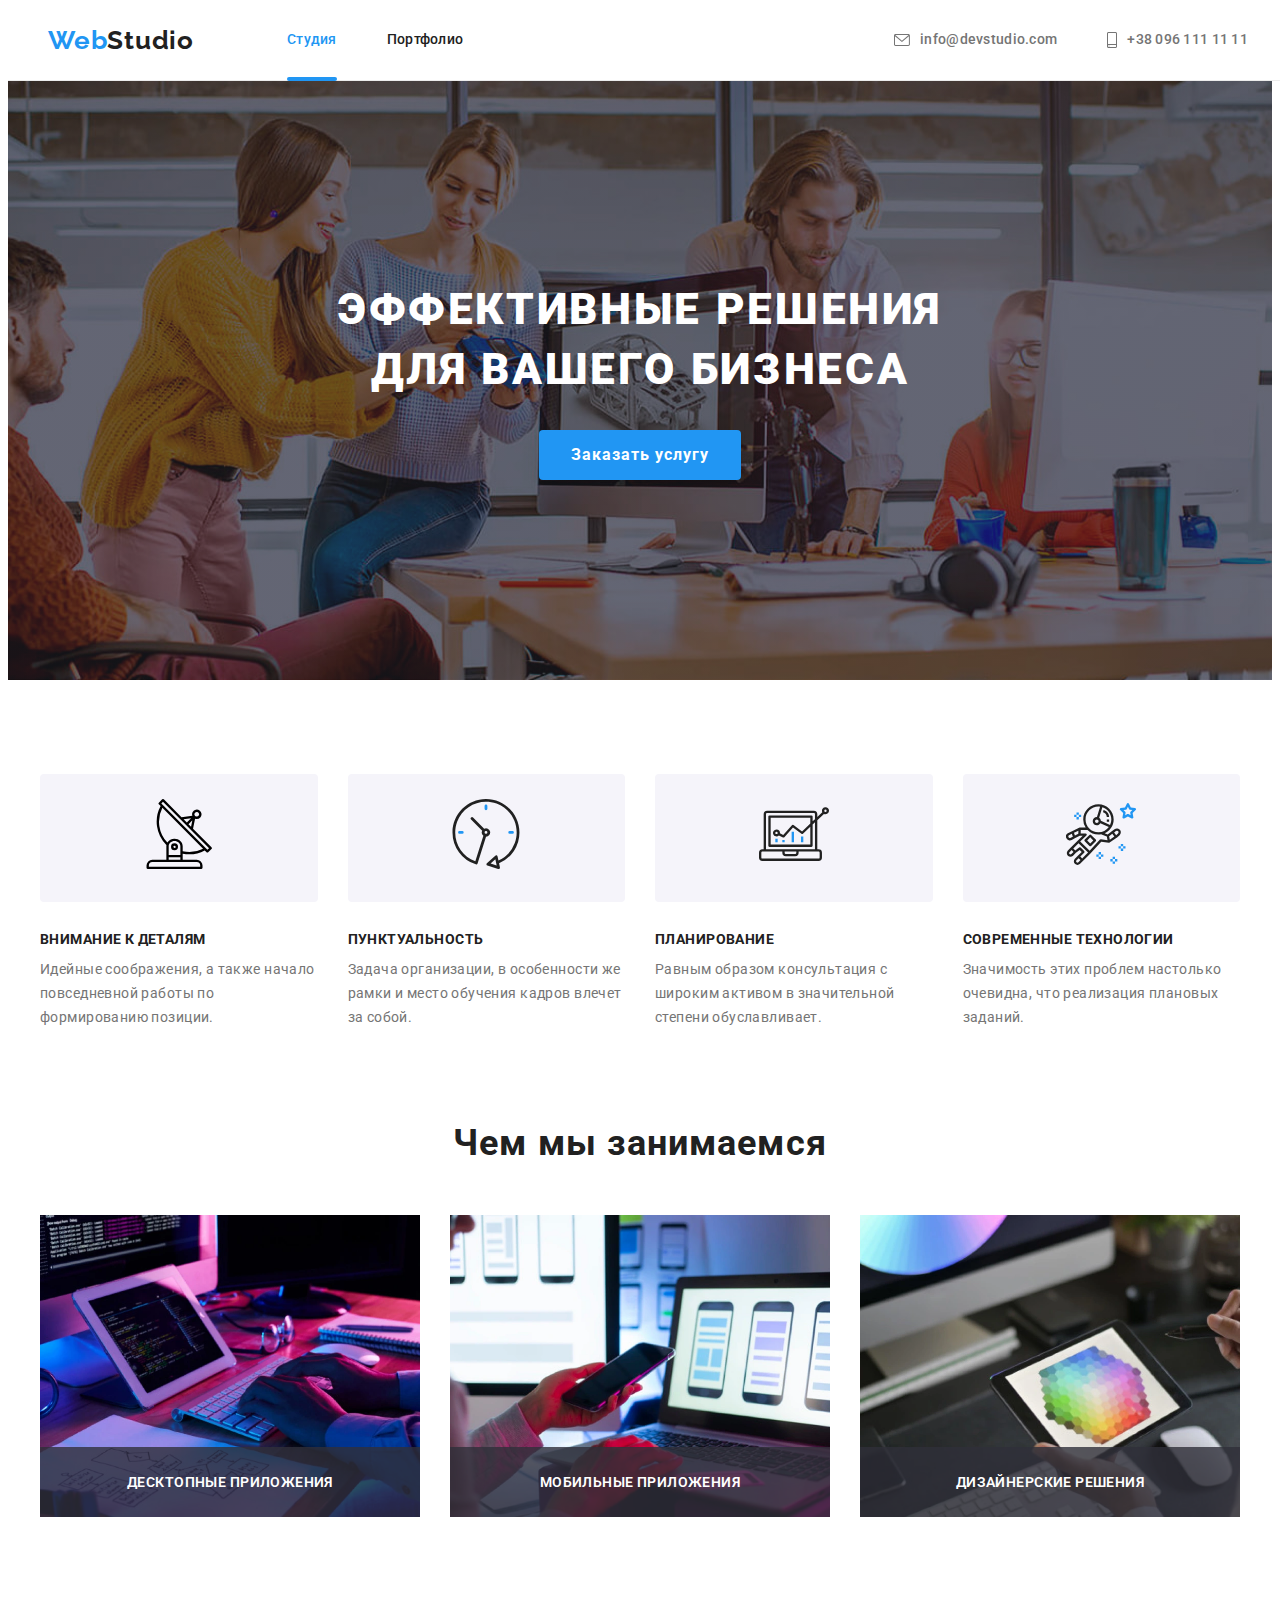
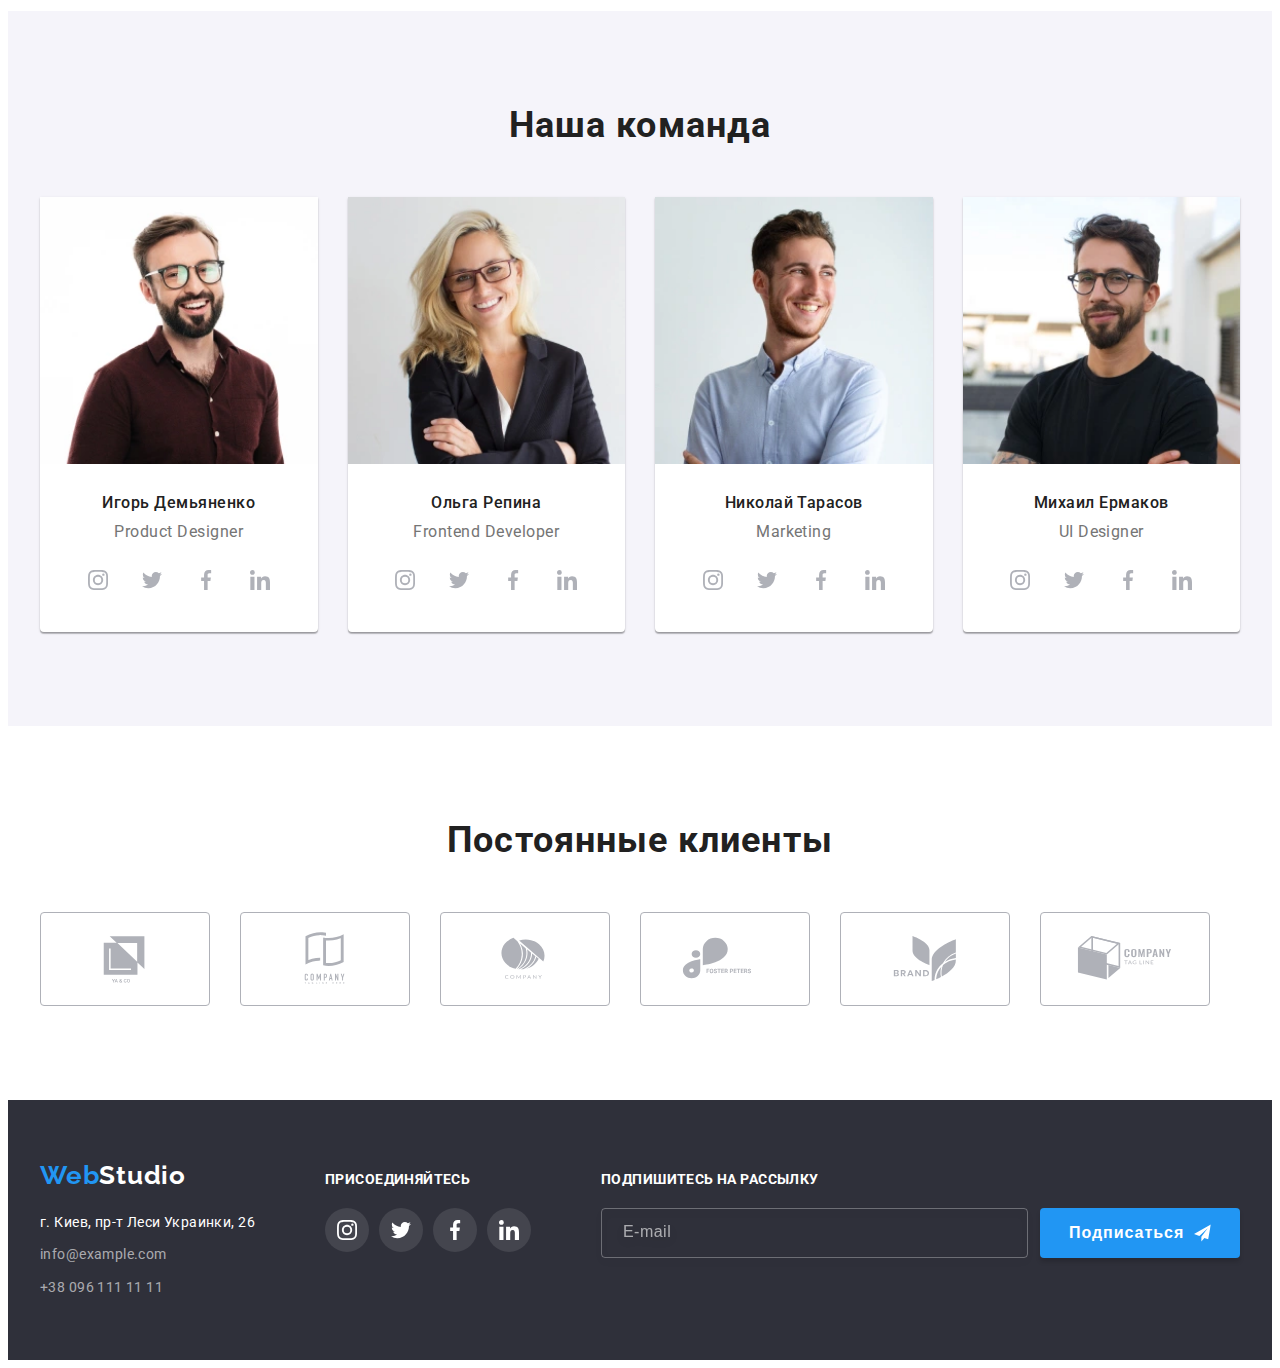
==== commit 130940fc: "Update index.html" ====
--- a/index.html
+++ b/index.html
@@ -14,6 +14,7 @@
   <link href="https://fonts.googleapis.com/css2?family=Raleway:wght@700&family=Roboto:wght@400;500;700;900&display=swap"
     rel="stylesheet" />
   <link rel="stylesheet" href="./css/main.min.css" />
+  <link href="favicon.svg" rel="icon" type="images/x-icon" />
 </head>
 
 <body>
@@ -37,9 +38,6 @@
             </li>
             <li class="nav__item">
               <a href="./portfolio.html" class="nav__link  ">Портфолио</a>
-            </li>
-            <li class="nav__item">
-              <a href="" class="nav__link ">Контакты</a>
             </li>
           </ul>
         </nav>
@@ -600,4 +598,4 @@
   <script src="./js/modal.js"></script>
 </body>
 
-</html>+</html>
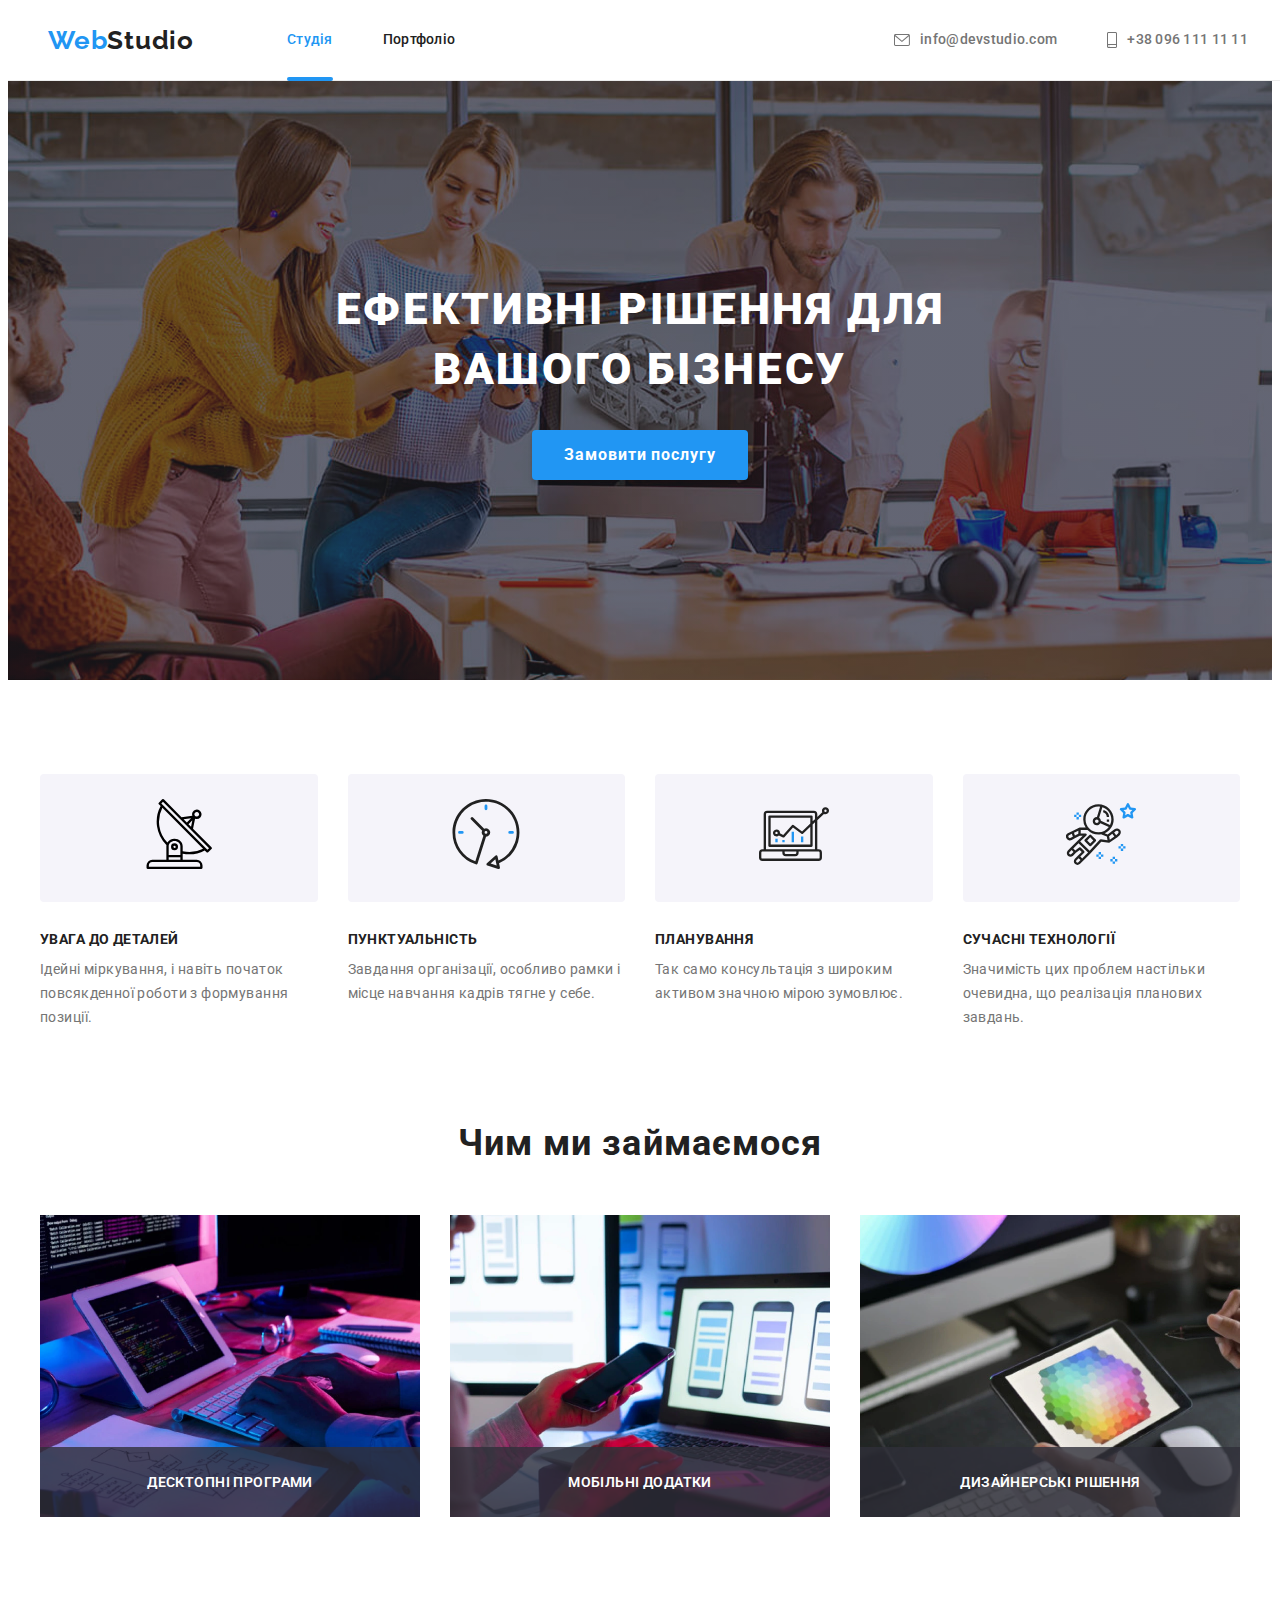
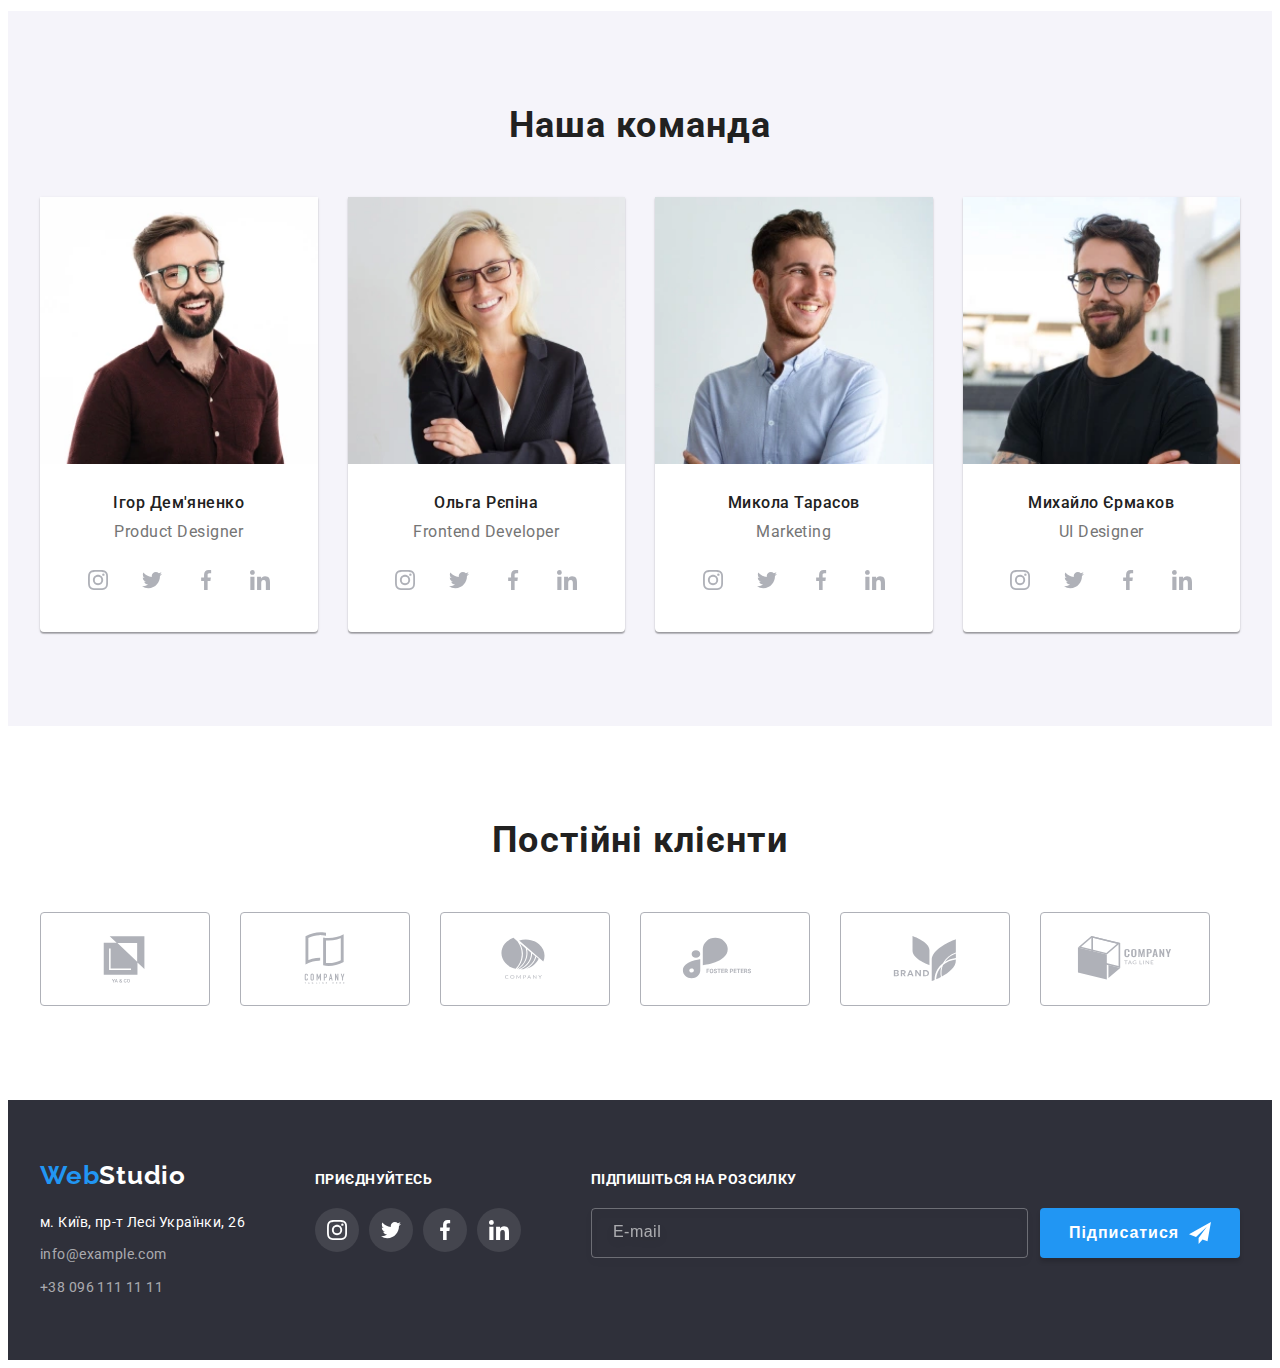
==== commit 8b3b9056: "Update index.html" ====
--- a/index.html
+++ b/index.html
@@ -34,10 +34,10 @@
         <nav class="nav">
           <ul class="nav__list ">
             <li class="nav__item">
-              <a href="./index.html" class="nav__link  nav__link--current">Студия</a>
+              <a href="./index.html" class="nav__link  nav__link--current">Студія</a>
             </li>
             <li class="nav__item">
-              <a href="./portfolio.html" class="nav__link  ">Портфолио</a>
+              <a href="./portfolio.html" class="nav__link  ">Портфоліо</a>
             </li>
           </ul>
         </nav>
@@ -93,10 +93,9 @@
     <section class="hero section--mt ">
       <div class="container hero__container">
         <h1 class="hero__title">
-          Эффективные решения
-          для вашего бизнеса
+          ЕФЕКТИВНІ РІШЕННЯ ДЛЯ ВАШОГО БІЗНЕСУ
         </h1>
-        <button type="button" class="button hero__btn" data-open-modal>Заказать услугу</button>
+        <button type="button" class="button hero__btn" data-open-modal>Замовити послугу</button>
       </div>
     </section>
     <section class="section section--pb">
@@ -109,9 +108,9 @@
                 <use href="./images/icons.svg#icon-antenna"></use>
               </svg>
             </div>
-            <h3 class="features__title">Внимание к деталям</h3>
+            <h3 class="features__title">Увага до деталей</h3>
             <p class="features__text">
-              Идейные соображения, а также начало повседневной работы по формированию позиции.
+              Ідейні міркування, і навіть початок повсякденної роботи з формування позиції.
             </p>
           </li>
           <li class="features__item">
@@ -120,9 +119,9 @@
                 <use href="./images/icons.svg#icon-clock"></use>
               </svg>
             </div>
-            <h3 class="features__title">Пунктуальность</h3>
+            <h3 class="features__title">Пунктуальність</h3>
             <p class="features__text">
-              Задача организации, в особенности же рамки и место обучения кадров влечет за собой.
+              Завдання організації, особливо рамки і місце навчання кадрів тягне у себе.
             </p>
           </li>
           <li class="features__item">
@@ -131,9 +130,9 @@
                 <use href="./images/icons.svg#icon-diagram"></use>
               </svg>
             </div>
-            <h3 class="features__title">Планирование</h3>
+            <h3 class="features__title">Планування</h3>
             <p class="features__text">
-              Равным образом консультация с широким активом в значительной степени обуславливает.
+              Так само консультація з широким активом значною мірою зумовлює.
             </p>
           </li>
           <li class="features__item">
@@ -142,9 +141,9 @@
                 <use href="./images/icons.svg#icon-astronaut"></use>
               </svg>
             </div>
-            <h3 class="features__title">Современные технологии</h3>
+            <h3 class="features__title">Сучасні технології</h3>
             <p class="features__text">
-              Значимость этих проблем настолько очевидна, что реализация плановых заданий.
+              Значимість цих проблем настільки очевидна, що реалізація планових завдань.
             </p>
           </li>
         </ul>
@@ -152,7 +151,7 @@
     </section>
     <section class="section section--dn">
       <div class="container">
-        <h2 class="section__title section__title--mb">Чем мы занимаемся</h2>
+        <h2 class="section__title section__title--mb">Чим ми займаємося</h2>
         <ul class="our-works">
           <li class="our-works__item">
             <picture>
@@ -164,7 +163,7 @@
                 media="(min-width: 1200px)" sizes="(min-width: 1200px) 30vw" type="image/webp">
               <img class="our-works__photo" src="./images/studio/our-works/our-works_1-370.jpg" alt="Игорь Демьяненко">
             </picture>
-            <p class="our-works__title">Десктопные приложения</p>
+            <p class="our-works__title">Десктопні програми</p>
           </li>
           <li class="our-works__item">
             <picture>
@@ -176,7 +175,7 @@
                 media="(min-width: 1200px)" sizes="(min-width: 1200px) 30vw" type="image/webp">
               <img class="our-works__photo" src="./images/studio/our-works/our-works_2-370.jpg" alt="Игорь Демьяненко">
             </picture>
-            <p class="our-works__title">Мобильные приложения</p>
+            <p class="our-works__title">Мобільні додатки</p>
           </li>
           <li class="our-works__item">
             <picture>
@@ -188,7 +187,7 @@
                 media="(min-width: 1200px)" sizes="(min-width: 1200px) 30vw" type="image/webp">
               <img class="our-works__photo" src="./images/studio/our-works/our-works_3-370.jpg" alt="Игорь Демьяненко">
             </picture>
-            <p class="our-works__title">Дизайнерские решения</p>
+            <p class="our-works__title">Дизайнерські рішення</p>
           </li>
         </ul>
       </div>
@@ -218,7 +217,7 @@
             <!-- <img class="our-team__photo" src="./images/studio/team-1.jpg" alt="Игорь Демьяненко" width="270"
               height="260" /> -->
             <div class="our-team__info">
-              <h3 class="our-team__name">Игорь Демьяненко</h3>
+              <h3 class="our-team__name">Ігор Дем'яненко</h3>
               <p class="our-team__career">Product Designer</p>
               <ul class="social-links ">
                 <li class="social-links__item">
@@ -270,7 +269,7 @@
               <img class="our-team__photo" src="./images/studio/team/team_2-270.jpg" alt="Игорь Демьяненко">
             </picture>
             <div class="our-team__info">
-              <h3 class="our-team__name">Ольга Репина</h3>
+              <h3 class="our-team__name">Ольга Рєпіна</h3>
               <p class="our-team__career">Frontend Developer</p>
               <ul class="social-links ">
                 <li class="social-links__item">
@@ -322,7 +321,7 @@
               <img class="our-team__photo" src="./images/studio/team/team_3-270.jpg" alt="Игорь Демьяненко">
             </picture>
             <div class="our-team__info">
-              <h3 class="our-team__name">Николай Тарасов</h3>
+              <h3 class="our-team__name">Микола Тарасов</h3>
               <p class="our-team__career">Marketing</p>
               <ul class="social-links ">
                 <li class="social-links__item">
@@ -374,7 +373,7 @@
               <img class="our-team__photo" src="./images/studio/team/team_4-270.jpg" alt="Игорь Демьяненко">
             </picture>
             <div class="our-team__info">
-              <h3 class="our-team__name">Михаил Ермаков</h3>
+              <h3 class="our-team__name">Михайло Єрмаков</h3>
               <p class="our-team__career">UI Designer</p>
               <ul class="social-links ">
                 <li class="social-links__item">
@@ -413,7 +412,7 @@
     </section>
     <section class="section ">
       <div class="container">
-        <h2 class="section__title section__title--mb">Постоянные клиенты</h2>
+        <h2 class="section__title section__title--mb">Постійні клієнти</h2>
         <ul class="regular-customers">
           <li class="regular-customers__item">
             <a href="" class="regular-customers__link" target="_blank" rel="noopener noreferrer " title="Партнери">
@@ -471,8 +470,7 @@
             <li class="address__item">
               <a href="https://goo.gl/maps/5Rym82ZNxhVtMqkc9" target="_blank" rel="noopener noreferrer "
                 class="address__place ">
-                г. Киев, пр-т Леси Украинки, 26
-              </a>
+                м. Київ, пр-т Лесі Українки, 26 </a>
             </li>
             <li class="address__item">
               <a href="mailto:info@example.com" class=" address__contact">info@example.com</a>
@@ -484,7 +482,7 @@
         </address>
       </div>
       <div class="footer__item ">
-        <p class="footer__txt">присоединяйтесь</p>
+        <p class="footer__txt">приєднуйтесь</p>
         <ul class="social-links ">
           <li class="social-links__item footer-social-links__item">
             <a href="" class="social-links__link social-links__link--bg" target="_blank" rel="noopener noreferrer"
@@ -521,13 +519,13 @@
         </ul>
       </div>
       <form class="footer__item ">
-        <p class="footer__txt ">Подпишитесь на рассылку</p>
+        <p class="footer__txt ">Підпишіться на розсилку</p>
         <div class="subscribe">
           <label class="subscribe__label">
             <input class="subscribe__input" type="email" name="email" placeholder=" E-mail" />
           </label>
           <button class="button subscribe__btn" type="submit">
-            Подписаться
+            Підписатися
             <svg class="icon subscribe__icon" width="16" height="12">
               <use href="./images/icons.svg#icon-send"></use>
             </svg>
@@ -546,10 +544,10 @@
       </button>
       <form class="form">
         <p class="form__title">
-          Оставьте свои данные, мы вам перезвоним
+          Залишіть свої дані, ми вам передзвонимо
         </p>
         <label class="form__label">
-          <span class="form__text">Имя</span>
+          <span class="form__text">Ім'я</span>
           <svg class="icon form__icon" width="18" height="18">
             <use href="./images/icons.svg#form-person"></use>
           </svg>
@@ -565,7 +563,7 @@
         </label>
 
         <label class="form__label">
-          <span class="form__text">Почта</span>
+          <span class="form__text">Пошта</span>
           <svg class="icon form__icon" width="18" height="18">
             <use href="./images/icons.svg#form-email"></use>
           </svg>
@@ -573,7 +571,7 @@
         </label>
 
         <label class="form__label form__label--textarea">
-          <span class="form__text">Комментарий</span>
+          <span class="form__text">Коментар</span>
           <textarea class="form__input form__input--textarea" name="feedback" rows="5"
             placeholder="Введите текст"></textarea>
         </label>
@@ -585,11 +583,13 @@
               <use href="./images/icons.svg#check"></use>
             </svg>
           </span>
-          <span class="checkbox__txt"> Соглашаюсь с рассылкой и принимаю <a href="" class="form__link"> Условия
-              договора</a></span>
+          <span class="checkbox__txt">
+            Погоджуюся з розсилкою та приймаю
+            <a href="" class="form__link"> Умови договору</a>
+          </span>
         </label>
 
-        <button type="submit" class=" button submit">Отправить</button>
+        <button type="submit" class=" button submit">Відправити</button>
       </form>
     </div>
   </div>
@@ -598,4 +598,4 @@
   <script src="./js/modal.js"></script>
 </body>
 
-</html>
+</html>